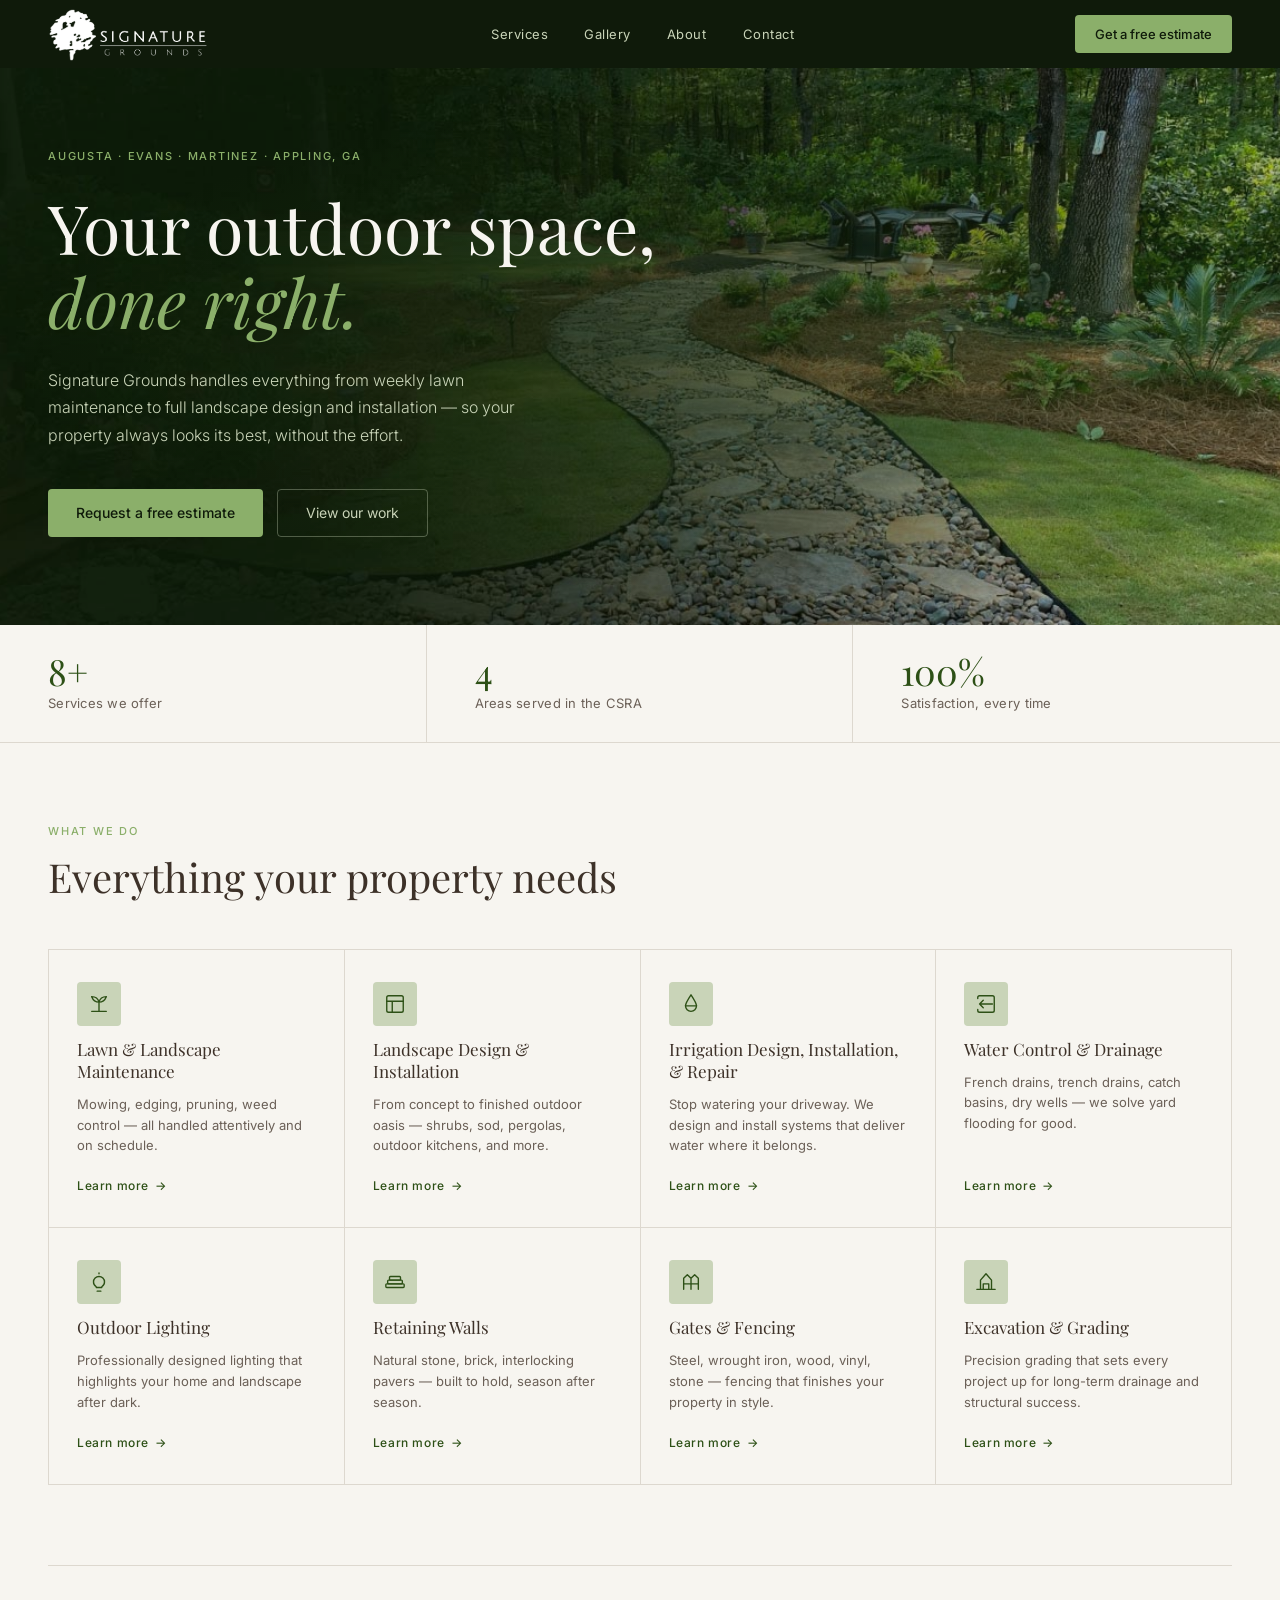
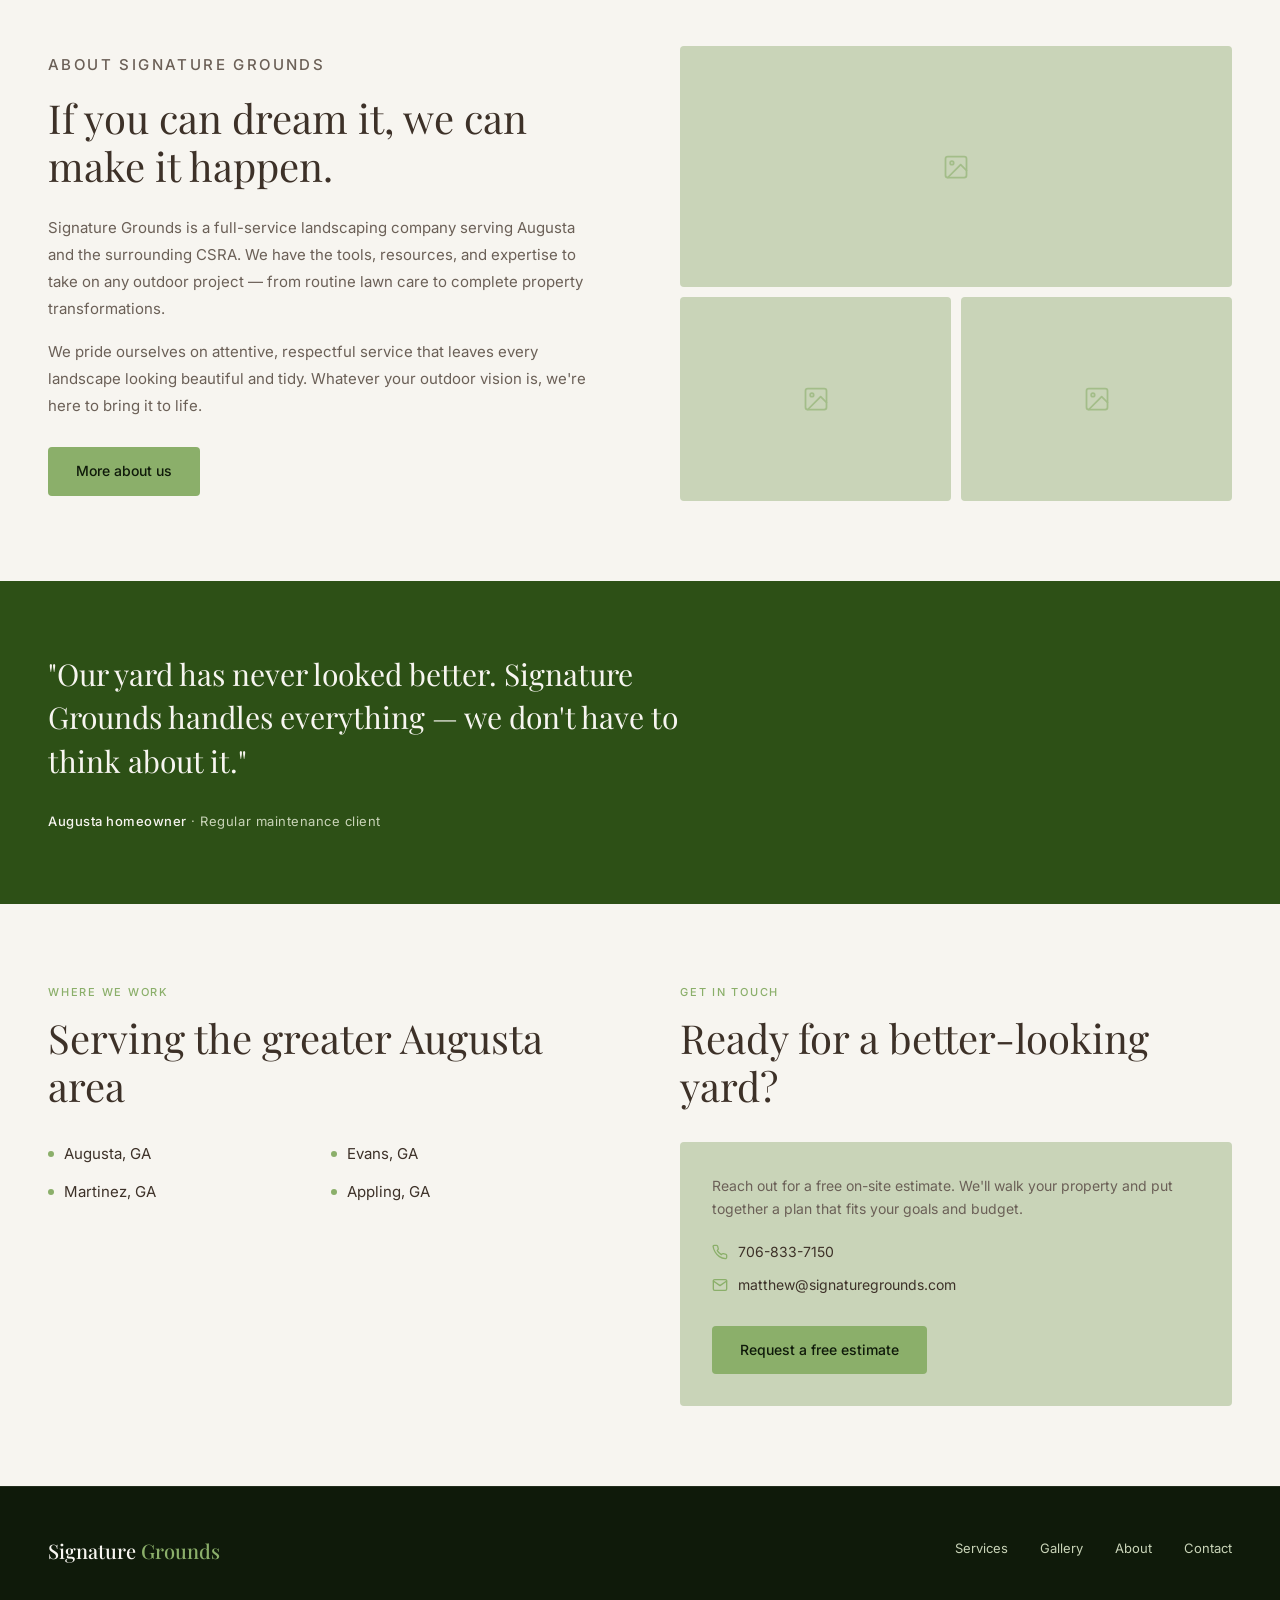
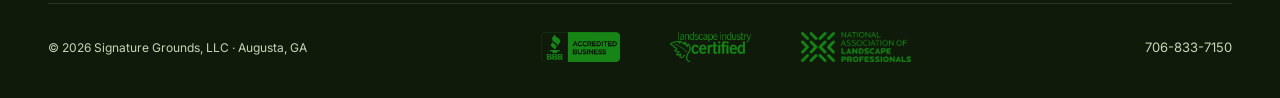
==== index.html @ cd261392 "Updated logo" ====
<!DOCTYPE html>
<html lang="en">
  <head>
    <meta charset="UTF-8" />
    <meta name="viewport" content="width=device-width, initial-scale=1.0" />
    <meta name="description" content="Signature Grounds LLC — professional landscaping, lawn maintenance, irrigation, drainage, outdoor lighting, and design in Augusta, Evans, Martinez, and Appling, GA." />
    <title>Signature Grounds, LLC — Augusta, GA Landscaping</title>
    <link rel="preconnect" href="https://fonts.googleapis.com" />
    <link rel="preconnect" href="https://fonts.gstatic.com" crossorigin />
    <link href="https://fonts.googleapis.com/css2?family=Playfair+Display:wght@400;500;600&family=Inter:wght@300;400;500&display=swap" rel="stylesheet" />
    <link rel="stylesheet" href="styles/main.css" />
  </head>
  <body>

  <!-- NAV -->
  <nav class="nav" aria-label="Main navigation">
    <a href="index.html" class="nav-logo"><img src="images/logo-v4.png" alt="Signature Grounds"></a>
    <ul class="nav-links">
      <li><a href="services.html">Services</a></li>
      <li><a href="gallery.html">Gallery</a></li>
      <li><a href="about.html">About</a></li>
      <li><a href="contact.html">Contact</a></li>
    </ul>
    <a href="contact.html" class="nav-cta">Get a free estimate</a>
    <button class="nav-mobile-toggle" aria-label="Open menu">
      <span></span><span></span><span></span>
    </button>
  </nav>

  <!-- HERO -->
  <section class="hero" aria-label="Introduction">
    <div class="hero-inner">
      <p class="hero-eyebrow">Augusta · Evans · Martinez · Appling, GA</p>
      <h1 class="hero-headline">
        Your outdoor space,<br><em>done right.</em>
      </h1>
      <p class="hero-sub">
        Signature Grounds handles everything from weekly lawn maintenance to full landscape design and installation — so your property always looks its best, without the effort.
      </p>
      <div class="hero-actions">
        <a href="contact.html" class="btn-primary">Request a free estimate</a>
        <a href="gallery.html" class="btn-ghost">View our work</a>
      </div>
    </div>
  </section>

  <!-- STATS -->
  <div class="stats-bar" aria-label="At a glance">
    <div class="stat">
      <div class="stat-number">8+</div>
      <div class="stat-label">Services we offer</div>
    </div>
    <div class="stat">
      <div class="stat-number">4</div>
      <div class="stat-label">Areas served in the CSRA</div>
    </div>
    <div class="stat">
      <div class="stat-number">100%</div>
      <div class="stat-label">Satisfaction, every time</div>
    </div>
  </div>

  <!-- SERVICES -->
  <section class="section" aria-labelledby="services-heading">
    <p class="section-eyebrow">What we do</p>
    <h2 class="section-title" id="services-heading">Everything your property needs</h2>

    <div class="services-grid" role="list">

      <a href="services.html#lawn-maintenance" class="service-card" role="listitem">
        <div class="service-icon" aria-hidden="true">
          <svg viewBox="0 0 24 24"><path d="M12 20V10M12 10C10 10 6 9 4 4c4 0 7 2 8 6zM12 10c2 0 6-1 8-6-4 0-7 2-8 6z"/><path d="M4 20h16"/></svg>
        </div>
        <h3 class="service-name">Lawn &amp; Landscape Maintenance</h3>
        <p class="service-desc">Mowing, edging, pruning, weed control — all handled attentively and on schedule.</p>
        <span class="service-link">Learn more <span class="service-arrow" aria-hidden="true">→</span></span>
      </a>

      <a href="services.html#landscape-design" class="service-card" role="listitem">
        <div class="service-icon" aria-hidden="true">
          <svg viewBox="0 0 24 24"><rect x="3" y="3" width="18" height="18" rx="2"/><path d="M3 9h18M9 21V9"/></svg>
        </div>
        <h3 class="service-name">Landscape Design &amp; Installation</h3>
        <p class="service-desc">From concept to finished outdoor oasis — shrubs, sod, pergolas, outdoor kitchens, and more.</p>
        <span class="service-link">Learn more <span class="service-arrow" aria-hidden="true">→</span></span>
      </a>

      <a href="services.html#irrigation" class="service-card" role="listitem">
        <div class="service-icon" aria-hidden="true">
          <svg viewBox="0 0 24 24"><path d="M12 2C8 8 6 11 6 14a6 6 0 0 0 12 0c0-3-2-6-6-12z"/><path d="M6 14h12"/></svg>
        </div>
        <h3 class="service-name">Irrigation Design, Installation, &amp; Repair</h3>
        <p class="service-desc">Stop watering your driveway. We design and install systems that deliver water where it belongs.</p>
        <span class="service-link">Learn more <span class="service-arrow" aria-hidden="true">→</span></span>
      </a>

      <a href="services.html#drainage" class="service-card" role="listitem">
        <div class="service-icon" aria-hidden="true">
          <svg viewBox="0 0 24 24"><path d="M5 12h14M5 12l4-4M5 12l4 4"/><path d="M3 6V5a2 2 0 0 1 2-2h14a2 2 0 0 1 2 2v14a2 2 0 0 1-2 2H5a2 2 0 0 1-2-2v-1"/></svg>
        </div>
        <h3 class="service-name">Water Control &amp; Drainage</h3>
        <p class="service-desc">French drains, trench drains, catch basins, dry wells — we solve yard flooding for good.</p>
        <span class="service-link">Learn more <span class="service-arrow" aria-hidden="true">→</span></span>
      </a>

      <a href="services.html#lighting" class="service-card" role="listitem">
        <div class="service-icon" aria-hidden="true">
          <svg viewBox="0 0 24 24"><path d="M9 18h6M10 22h4M12 2v1M12 6a6 6 0 0 1 6 6c0 2-1 4-3 5.2V18H9v-.8C7 16 6 14 6 12a6 6 0 0 1 6-6z"/></svg>
        </div>
        <h3 class="service-name">Outdoor Lighting</h3>
        <p class="service-desc">Professionally designed lighting that highlights your home and landscape after dark.</p>
        <span class="service-link">Learn more <span class="service-arrow" aria-hidden="true">→</span></span>
      </a>

      <a href="services.html#retaining-walls" class="service-card" role="listitem">
        <div class="service-icon" aria-hidden="true">
          <svg viewBox="0 0 24 24"><rect x="2" y="14" width="20" height="4" rx="1"/><rect x="4" y="10" width="16" height="4" rx="1"/><rect x="6" y="6" width="12" height="4" rx="1"/></svg>
        </div>
        <h3 class="service-name">Retaining Walls</h3>
        <p class="service-desc">Natural stone, brick, interlocking pavers — built to hold, season after season.</p>
        <span class="service-link">Learn more <span class="service-arrow" aria-hidden="true">→</span></span>
      </a>

      <a href="services.html#fencing" class="service-card" role="listitem">
        <div class="service-icon" aria-hidden="true">
          <svg viewBox="0 0 24 24"><path d="M4 20V8l4-4 4 4v12M12 20V8l4-4 4 4v12M4 14h16"/></svg>
        </div>
        <h3 class="service-name">Gates &amp; Fencing</h3>
        <p class="service-desc">Steel, wrought iron, wood, vinyl, stone — fencing that finishes your property in style.</p>
        <span class="service-link">Learn more <span class="service-arrow" aria-hidden="true">→</span></span>
      </a>

      <a href="services.html#excavation" class="service-card" role="listitem">
        <div class="service-icon" aria-hidden="true">
          <svg viewBox="0 0 24 24"><path d="M2 20h20M6 20V10l6-7 6 7v10"/><path d="M9 20v-6h6v6"/></svg>
        </div>
        <h3 class="service-name">Excavation &amp; Grading</h3>
        <p class="service-desc">Precision grading that sets every project up for long-term drainage and structural success.</p>
        <span class="service-link">Learn more <span class="service-arrow" aria-hidden="true">→</span></span>
      </a>

    </div>
  </section>

  <div class="divider" aria-hidden="true"></div>

  <!-- ABOUT STRIP -->
  <div class="about-strip">
    <div>
      <p class="section-eyebrow">About Signature Grounds</p>
      <h2 class="section-title" style="margin-bottom: 24px;">If you can dream it, we can make it happen.</h2>
      <p>Signature Grounds is a full-service landscaping company serving Augusta and the surrounding CSRA. We have the tools, resources, and expertise to take on any outdoor project — from routine lawn care to complete property transformations.</p>
      <p>We pride ourselves on attentive, respectful service that leaves every landscape looking beautiful and tidy. Whatever your outdoor vision is, we're here to bring it to life.</p>
      <a href="about.html" class="btn-primary" style="margin-top: 28px; display: inline-block;">More about us</a>
    </div>
    <div class="about-photo-grid" aria-label="Project photos">
      <!-- Replace these placeholders with real project images -->
      <div class="photo-placeholder">
        <svg viewBox="0 0 24 24"><rect x="3" y="3" width="18" height="18" rx="2"/><circle cx="8.5" cy="8.5" r="1.5"/><path d="m21 15-5-5L5 21"/></svg>
      </div>
      <div class="photo-placeholder">
        <svg viewBox="0 0 24 24"><rect x="3" y="3" width="18" height="18" rx="2"/><circle cx="8.5" cy="8.5" r="1.5"/><path d="m21 15-5-5L5 21"/></svg>
      </div>
      <div class="photo-placeholder">
        <svg viewBox="0 0 24 24"><rect x="3" y="3" width="18" height="18" rx="2"/><circle cx="8.5" cy="8.5" r="1.5"/><path d="m21 15-5-5L5 21"/></svg>
      </div>
    </div>
  </div>

  <!-- TESTIMONIAL -->
  <section class="testimonial" aria-label="Client testimonial">
    <div class="testimonial-inner">
      <blockquote>
        "Our yard has never looked better. Signature Grounds handles everything — we don't have to think about it."
      </blockquote>
      <p class="testimonial-attr"><strong>Augusta homeowner</strong> · Regular maintenance client</p>
    </div>
  </section>

  <!-- SERVICE AREA -->
  <section class="area-section" aria-labelledby="area-heading">
    <div>
      <p class="section-eyebrow">Where we work</p>
      <h2 class="section-title" id="area-heading" style="margin-bottom: 0;">Serving the greater Augusta area</h2>
      <ul class="area-list" aria-label="Service areas">
        <li><span class="area-dot" aria-hidden="true"></span>Augusta, GA</li>
        <li><span class="area-dot" aria-hidden="true"></span>Evans, GA</li>
        <li><span class="area-dot" aria-hidden="true"></span>Martinez, GA</li>
        <li><span class="area-dot" aria-hidden="true"></span>Appling, GA</li>
      </ul>
    </div>
    <div>
      <p class="section-eyebrow">Get in touch</p>
      <h2 class="section-title" style="margin-bottom: 0;">Ready for a better-looking yard?</h2>
      <div class="area-cta">
        <p>Reach out for a free on-site estimate. We'll walk your property and put together a plan that fits your goals and budget.</p>
        <a href="tel:7068337150" class="contact-detail">
          <svg viewBox="0 0 24 24"><path d="M22 16.92v3a2 2 0 0 1-2.18 2 19.79 19.79 0 0 1-8.63-3.07A19.5 19.5 0 0 1 4.69 12a19.79 19.79 0 0 1-3.07-8.67A2 2 0 0 1 3.62 2h3a2 2 0 0 1 2 1.72c.127.96.361 1.903.7 2.81a2 2 0 0 1-.45 2.11L7.91 9.91a16 16 0 0 0 6.08 6.08l.97-.97a2 2 0 0 1 2.11-.45c.907.339 1.85.573 2.81.7A2 2 0 0 1 22 16.92z"/></svg>
          706-833-7150
        </a>
        <a href="mailto:matthew@signaturegrounds.com" class="contact-detail">
          <svg viewBox="0 0 24 24"><path d="M4 4h16c1.1 0 2 .9 2 2v12c0 1.1-.9 2-2 2H4c-1.1 0-2-.9-2-2V6c0-1.1.9-2 2-2z"/><polyline points="22,6 12,13 2,6"/></svg>
          matthew@signaturegrounds.com
        </a>
        <a href="contact.html" class="btn-primary" style="margin-top: 20px; display: inline-block;">Request a free estimate</a>
      </div>
    </div>
  </section>

  <!-- FOOTER -->
  <footer>
    <div class="footer-top">
      <a href="index.html" class="footer-logo">Signature <span>Grounds</span></a>
      <ul class="footer-links">
        <li><a href="services.html">Services</a></li>
        <li><a href="gallery.html">Gallery</a></li>
        <li><a href="about.html">About</a></li>
        <li><a href="contact.html">Contact</a></li>
      </ul>
    </div>
    <div class="footer-bottom">
      <p class="footer-copy">© <span id="copyright-year">2026</span> Signature Grounds, LLC · Augusta, GA</p>
      <div class="footer-badges">
        <a href="http://www.bbb.org" target="_blank"><img src="images/accreditations/bbb-logo.png" alt="BBB Accredited Business"></a>
        <a href="https://www.landscapeprofessionals.org" target="_blank"><img src="images/accreditations/landscape-industry-certified-logo.png" alt="Landscape Industry Certified"></a>
        <a href="https://clca.org/certification-center/landscape-industry-certification" target="_blank"><img src="images/accreditations/national-landscape-logo.png" alt="National Association of Landscape Professionals"></a>
      </div>
      <a href="tel:7068337150" class="footer-phone">706-833-7150</a>
    </div>
  </footer>
  <script src="js/main.js"></script>
</body>
</html>
---- styles/main.css ----
/* ── RESET ── */
*, *::before, *::after { box-sizing: border-box; margin: 0; padding: 0; }

/* ── VARIABLES ── */
:root {
  --forest:     #0F1A0A;
  --green:      #2D5016;
  --sage:       #8BAF6A;
  --pale:       #C9D4B8;
  --warm-white: #F7F5F0;
  --bark:       #3D3128;
  --muted:      #6B6057;
  --border:     #DDD8CF;
  --surface:    #EFF2E8;
  --error:      #9B2C2C;
  --error-bg:   #FFF5F5;
}

/* ── BASE ── */
html {
  scroll-behavior: smooth;
}

body {
  font-family: 'Inter', sans-serif;
  background: var(--warm-white);
  color: var(--bark);
  font-size: 16px;
  line-height: 1.6;
  -webkit-font-smoothing: antialiased;
}

/* ── NAV ── */
.nav {
  background: var(--forest);
  display: flex;
  justify-content: space-between;
  align-items: center;
  padding: 0 48px;
  height: 68px;
  position: sticky;
  top: 0;
  z-index: 100;
}

.nav-logo {
  margin-top: 10px;
}

.nav-logo img {
  height: 60px;
}

.nav-logo span { color: var(--sage); }

.nav-links {
  display: flex;
  gap: 36px;
  list-style: none;
}

/* Hide nav links on mobile */
@media (max-width: 960px) {
  .nav-links {
    display: none;
  }
}

.nav-links a {
  font-size: 13px;
  font-weight: 400;
  color: var(--pale);
  text-decoration: none;
  letter-spacing: 0.04em;
  transition: color 0.2s;
}
.nav-links a:hover,
.nav-links a[aria-current="page"] { color: var(--warm-white); }

.nav-cta {
  font-family: 'Inter', sans-serif;
  font-size: 13px;
  font-weight: 500;
  color: var(--forest);
  background: var(--sage);
  border: none;
  border-radius: 4px;
  padding: 9px 20px;
  cursor: pointer;
  text-decoration: none;
  transition: background 0.2s;
}
.nav-cta:hover { background: var(--pale); }

.nav-mobile-toggle {
  display: none;
  background: none;
  border: none;
  cursor: pointer;
  padding: 4px;
}
.nav-mobile-toggle span {
  display: block;
  width: 22px;
  height: 1.5px;
  background: var(--warm-white);
  margin: 5px 0;
  transition: all 0.2s;
}

/* ── BUTTONS ── */
.btn-primary {
  display: inline-block;
  font-family: 'Inter', sans-serif;
  font-size: 14px;
  font-weight: 500;
  color: var(--forest);
  background: var(--sage);
  border: none;
  border-radius: 4px;
  padding: 13px 28px;
  cursor: pointer;
  text-decoration: none;
  transition: background 0.2s;
  flex-shrink: 0;
}
.btn-primary:hover { background: var(--pale); }

.btn-ghost {
  display: inline-block;
  font-family: 'Inter', sans-serif;
  font-size: 14px;
  font-weight: 400;
  color: var(--pale);
  background: transparent;
  border: 1px solid rgba(201,212,184,0.35);
  border-radius: 4px;
  padding: 12px 28px;
  cursor: pointer;
  text-decoration: none;
  transition: border-color 0.2s, color 0.2s;
}
.btn-ghost:hover { border-color: var(--pale); color: var(--warm-white); }

/* ── PAGE HEADER ── */
.page-header {
  background: var(--forest);
  padding: 56px 48px 60px;
}
.page-header-eyebrow {
  font-size: 11px;
  font-weight: 500;
  letter-spacing: 0.16em;
  color: var(--sage);
  text-transform: uppercase;
  margin-bottom: 16px;
}
.page-header h1 {
  font-family: 'Playfair Display', serif;
  font-size: clamp(32px, 5vw, 52px);
  font-weight: 400;
  color: var(--warm-white);
  line-height: 1.15;
  max-width: 560px;
  margin-bottom: 16px;
}
.page-header p {
  font-size: 15px;
  font-weight: 300;
  color: var(--pale);
  max-width: 480px;
}

/* ── CTA STRIP ── */
.cta-strip {
  background: var(--forest);
  padding: 72px 48px;
  display: flex;
  justify-content: space-between;
  align-items: center;
  gap: 40px;
  flex-wrap: wrap;
}
.cta-strip h2,
.cta-strip-text h2 {
  font-family: 'Playfair Display', serif;
  font-size: clamp(24px, 3vw, 36px);
  font-weight: 400;
  color: var(--warm-white);
  margin-bottom: 8px;
}
.cta-strip p,
.cta-strip-text p { font-size: 14px; color: var(--pale); }

/* ── FOOTER ── */
footer {
  background: var(--forest);
  padding: 48px 48px 36px;
  border-top: 1px solid rgba(201,212,184,0.1);
}
.footer-top {
  display: flex;
  justify-content: space-between;
  align-items: flex-start;
  padding-bottom: 36px;
  border-bottom: 1px solid rgba(201,212,184,0.15);
  margin-bottom: 28px;
}
.footer-logo {
  font-family: 'Playfair Display', serif;
  font-size: 20px;
  font-weight: 500;
  color: var(--warm-white);
  text-decoration: none;
}
.footer-logo span { color: var(--sage); }
.footer-links { display: flex; gap: 32px; list-style: none; }
.footer-links a { font-size: 13px; color: var(--pale); text-decoration: none; transition: color 0.2s; }
.footer-links a:hover { color: var(--warm-white); }
.footer-bottom { display: flex; justify-content: space-between; align-items: center; }
.footer-copy { font-size: 12px; color: var(--pale); }
.footer-phone { font-size: 13px; color: var(--pale); text-decoration: none; }
.footer-phone:hover { color: var(--warm-white); }
.footer-badges { display: flex; align-items: center; gap: 50px; }
.footer-badges a { display: inline-flex; transition: filter 0.2s; }
.footer-badges a:hover { filter: brightness(1.25); }
.footer-badges img { height: 30px; width: auto; }


/* ════════════════════════════════════════
   INDEX PAGE
   ════════════════════════════════════════ */

/* ── HERO ── */
.hero {
  background: var(--forest);
  padding: 80px 48px 88px;
  position: relative;
  overflow: hidden;
}
.hero::before {
  content: '';
  position: absolute;
  inset: 0;
  background: url('../images/hero-bg.jpg') center / cover no-repeat;
  opacity: 0.75;
}
.hero::after {
  content: '';
  position: absolute;
  inset: 0;
  background: radial-gradient(ellipse at 80% 50%, rgba(45,80,22,0.35) 0%, transparent 70%);
  pointer-events: none;
}
.hero-inner {
  max-width: 700px;
  position: relative;
  z-index: 1;
}
.hero-eyebrow {
  font-size: 11px;
  font-weight: 500;
  letter-spacing: 0.16em;
  color: var(--sage);
  text-transform: uppercase;
  margin-bottom: 24px;
}
.hero-headline {
  font-family: 'Playfair Display', serif;
  font-size: clamp(40px, 6vw, 68px);
  font-weight: 400;
  line-height: 1.1;
  color: var(--warm-white);
  margin-bottom: 28px;
}
.hero-headline em {
  font-style: italic;
  color: var(--sage);
}
.hero-sub {
  font-size: 16px;
  font-weight: 300;
  color: var(--pale);
  max-width: 480px;
  line-height: 1.7;
  margin-bottom: 40px;
}
.hero-actions {
  display: flex;
  gap: 14px;
  flex-wrap: wrap;
  align-items: center;
}

/* ── STATS BAR ── */
.stats-bar {
  display: grid;
  grid-template-columns: repeat(3, 1fr);
  border-bottom: 1px solid var(--border);
}
.stat {
  padding: 28px 48px;
  border-right: 1px solid var(--border);
}
.stat:last-child { border-right: none; }
.stat-number {
  font-family: 'Playfair Display', serif;
  font-size: 36px;
  font-weight: 400;
  color: var(--green);
  line-height: 1;
  margin-bottom: 4px;
}
.stat-label {
  font-size: 13px;
  color: var(--muted);
  letter-spacing: 0.02em;
}

/* ── SECTION ── */
.section { padding: 80px 48px; }
.section-eyebrow {
  font-size: 11px;
  font-weight: 500;
  letter-spacing: 0.16em;
  color: var(--sage);
  text-transform: uppercase;
  margin-bottom: 12px;
}
.section-title {
  font-family: 'Playfair Display', serif;
  font-size: clamp(28px, 4vw, 40px);
  font-weight: 400;
  color: var(--bark);
  line-height: 1.2;
  margin-bottom: 48px;
}

/* ── SERVICES GRID (home page cards) ── */
.services-grid {
  display: grid;
  grid-template-columns: repeat(4, 1fr);
  gap: 1px;
  background: var(--border);
  border: 1px solid var(--border);
}
.service-card {
  background: var(--warm-white);
  padding: 32px 28px;
  text-decoration: none;
  display: flex;
  flex-direction: column;
  gap: 12px;
  transition: background 0.2s;
  position: relative;
  overflow: hidden;
}
.service-card:hover { background: #EFF2E8; }
.service-card:hover .service-arrow { transform: translateX(4px); }
.service-icon {
  width: 44px;
  height: 44px;
  background: var(--pale);
  border-radius: 4px;
  display: flex;
  align-items: center;
  justify-content: center;
  flex-shrink: 0;
}
.service-icon svg {
  width: 22px;
  height: 22px;
  stroke: var(--green);
  fill: none;
  stroke-width: 1.5;
  stroke-linecap: round;
  stroke-linejoin: round;
}
.service-name {
  font-family: 'Playfair Display', serif;
  font-size: 17px;
  font-weight: 400;
  color: var(--bark);
  line-height: 1.3;
}
.service-desc {
  font-size: 13px;
  color: var(--muted);
  line-height: 1.6;
  flex: 1;
}
.service-link {
  font-size: 12px;
  font-weight: 500;
  color: var(--green);
  letter-spacing: 0.05em;
  display: flex;
  align-items: center;
  gap: 6px;
  margin-top: 8px;
}
.service-arrow {
  display: inline-block;
  transition: transform 0.2s;
}

/* ── DIVIDER ── */
.divider {
  height: 1px;
  background: var(--border);
  margin: 0 48px;
}

/* ── ABOUT STRIP ── */
.about-strip {
  padding: 80px 48px;
  display: grid;
  grid-template-columns: 1fr 1fr;
  gap: 80px;
  align-items: center;
}
.about-strip p {
  font-size: 15px;
  color: var(--muted);
  line-height: 1.8;
  margin-bottom: 16px;
}
.about-strip p:last-of-type { margin-bottom: 0; }
.about-photo-grid {
  display: grid;
  grid-template-columns: 1fr 1fr;
  gap: 10px;
}
.about-photo-grid .photo-placeholder {
  background: var(--pale);
  border-radius: 4px;
  aspect-ratio: 4/3;
  display: flex;
  align-items: center;
  justify-content: center;
}
.about-photo-grid .photo-placeholder:first-child {
  grid-column: span 2;
  aspect-ratio: 16/7;
}
.about-photo-grid .photo-placeholder svg {
  width: 28px; height: 28px;
  stroke: var(--sage); fill: none;
  stroke-width: 1.5; opacity: 0.6;
  stroke-linecap: round; stroke-linejoin: round;
}

/* ── TESTIMONIAL (homepage) ── */
.testimonial {
  background: var(--green);
  padding: 72px 48px;
}
.testimonial-inner { max-width: 680px; }
.testimonial blockquote {
  font-family: 'Playfair Display', serif;
  font-size: clamp(22px, 3vw, 30px);
  font-weight: 400;
  color: var(--warm-white);
  line-height: 1.45;
  margin-bottom: 28px;
}
.testimonial .testimonial-attr {
  font-size: 13px;
  color: var(--pale);
  letter-spacing: 0.04em;
}
.testimonial .testimonial-attr strong {
  color: var(--warm-white);
  font-weight: 500;
}

/* ── AREA SECTION ── */
.area-section {
  padding: 80px 48px;
  display: grid;
  grid-template-columns: 1fr 1fr;
  gap: 80px;
  align-items: start;
}
.area-list {
  list-style: none;
  display: grid;
  grid-template-columns: 1fr 1fr;
  gap: 14px;
  margin-top: 32px;
}
.area-list li {
  font-size: 15px;
  color: var(--bark);
  display: flex;
  align-items: center;
  gap: 10px;
}
.area-dot {
  width: 6px;
  height: 6px;
  background: var(--sage);
  border-radius: 50%;
  flex-shrink: 0;
}
.area-cta {
  background: var(--pale);
  border-radius: 4px;
  padding: 32px;
  margin-top: 32px;
}
.area-cta p {
  font-size: 14px;
  color: var(--muted);
  margin-bottom: 20px;
  line-height: 1.7;
}
.contact-detail {
  display: flex;
  align-items: center;
  gap: 10px;
  font-size: 14px;
  color: var(--bark);
  margin-bottom: 10px;
  text-decoration: none;
}
.contact-detail:hover { color: var(--green); }
.contact-detail svg {
  width: 16px; height: 16px;
  stroke: var(--sage); fill: none;
  stroke-width: 2; stroke-linecap: round; stroke-linejoin: round;
  flex-shrink: 0;
}


/* ════════════════════════════════════════
   ABOUT PAGE
   ════════════════════════════════════════ */

/* ── INTRO SPLIT ── */
.intro-split {
  display: grid;
  grid-template-columns: 1fr 1fr;
  gap: 80px;
  padding: 80px 48px;
  align-items: center;
  border-bottom: 1px solid var(--border);
}
.intro-photo {
  background: var(--pale);
  border-radius: 4px;
  aspect-ratio: 4/3;
  display: flex;
  align-items: center;
  justify-content: center;
}
.intro-photo svg {
  width: 36px; height: 36px;
  stroke: var(--sage); fill: none;
  stroke-width: 1.5; opacity: 0.5;
  stroke-linecap: round; stroke-linejoin: round;
}
.intro-text .eyebrow {
  font-size: 11px;
  font-weight: 500;
  letter-spacing: 0.16em;
  color: var(--sage);
  text-transform: uppercase;
  margin-bottom: 16px;
}
.intro-text h2 {
  font-family: 'Playfair Display', serif;
  font-size: clamp(26px, 3.5vw, 36px);
  font-weight: 400;
  color: var(--bark);
  line-height: 1.25;
  margin-bottom: 24px;
}
.intro-text p {
  font-size: 15px;
  color: var(--muted);
  line-height: 1.8;
  margin-bottom: 16px;
}
.intro-text p:last-of-type { margin-bottom: 0; }

/* ── VALUES ── */
.values-section {
  padding: 80px 48px;
  background: var(--surface);
  border-bottom: 1px solid var(--border);
}
.values-eyebrow {
  font-size: 11px;
  font-weight: 500;
  letter-spacing: 0.16em;
  color: var(--sage);
  text-transform: uppercase;
  margin-bottom: 16px;
}
.values-title {
  font-family: 'Playfair Display', serif;
  font-size: clamp(26px, 3.5vw, 36px);
  font-weight: 400;
  color: var(--bark);
  line-height: 1.25;
  margin-bottom: 52px;
  max-width: 480px;
}
.values-grid {
  display: grid;
  grid-template-columns: repeat(3, 1fr);
  gap: 32px;
}
.value-card {
  background: var(--warm-white);
  border: 1px solid var(--border);
  border-radius: 4px;
  padding: 28px;
}
.value-icon {
  width: 40px;
  height: 40px;
  background: var(--pale);
  border-radius: 4px;
  display: flex;
  align-items: center;
  justify-content: center;
  margin-bottom: 16px;
}
.value-icon svg {
  width: 20px; height: 20px;
  stroke: var(--green); fill: none;
  stroke-width: 1.5;
  stroke-linecap: round; stroke-linejoin: round;
}
.value-title {
  font-family: 'Playfair Display', serif;
  font-size: 18px;
  font-weight: 400;
  color: var(--bark);
  margin-bottom: 10px;
}
.value-desc {
  font-size: 14px;
  color: var(--muted);
  line-height: 1.7;
}

/* ── PULL QUOTE ── */
.pull-quote {
  background: var(--green);
  padding: 72px 48px;
}
.pull-quote blockquote {
  font-family: 'Playfair Display', serif;
  font-size: clamp(22px, 3vw, 34px);
  font-weight: 400;
  font-style: italic;
  color: var(--warm-white);
  line-height: 1.45;
  max-width: 680px;
}

/* ── AREA SECTION (about) ── */
.area-eyebrow {
  font-size: 11px;
  font-weight: 500;
  letter-spacing: 0.16em;
  color: var(--sage);
  text-transform: uppercase;
  margin-bottom: 16px;
}
.area-title {
  font-family: 'Playfair Display', serif;
  font-size: clamp(26px, 3.5vw, 36px);
  font-weight: 400;
  color: var(--bark);
  line-height: 1.25;
  margin-bottom: 24px;
}
.area-body {
  font-size: 15px;
  color: var(--muted);
  line-height: 1.8;
  margin-bottom: 36px;
}
.map-placeholder {
  background: var(--pale);
  border-radius: 4px;
  aspect-ratio: 4/3;
  display: flex;
  flex-direction: column;
  align-items: center;
  justify-content: center;
  gap: 12px;
}
.map-placeholder svg {
  width: 36px; height: 36px;
  stroke: var(--green); fill: none;
  stroke-width: 1.5; opacity: 0.6;
  stroke-linecap: round; stroke-linejoin: round;
}
.map-placeholder p {
  font-size: 13px;
  color: var(--muted);
}

/* ── TESTIMONIALS GRID (about) ── */
.testimonials-section {
  padding: 80px 48px;
  background: var(--surface);
}
.testimonials-eyebrow {
  font-size: 11px;
  font-weight: 500;
  letter-spacing: 0.16em;
  color: var(--sage);
  text-transform: uppercase;
  margin-bottom: 16px;
}
.testimonials-title {
  font-family: 'Playfair Display', serif;
  font-size: clamp(26px, 3.5vw, 36px);
  font-weight: 400;
  color: var(--bark);
  line-height: 1.25;
  margin-bottom: 48px;
}
.testimonials-grid {
  display: grid;
  grid-template-columns: repeat(3, 1fr);
  gap: 24px;
}
.testimonial-card {
  background: var(--warm-white);
  border: 1px solid var(--border);
  border-radius: 4px;
  padding: 28px;
  display: flex;
  flex-direction: column;
  gap: 20px;
}
.testimonial-stars { display: flex; gap: 3px; }
.star {
  width: 14px; height: 14px;
  background: var(--sage);
  clip-path: polygon(50% 0%, 61% 35%, 98% 35%, 68% 57%, 79% 91%, 50% 70%, 21% 91%, 32% 57%, 2% 35%, 39% 35%);
}
.testimonial-quote {
  font-size: 14px;
  color: var(--bark);
  line-height: 1.75;
  flex: 1;
}
.testimonial-card .testimonial-attr {
  border-top: 1px solid var(--border);
  padding-top: 16px;
  font-size: 13px;
  color: var(--muted);
}
.testimonial-card .testimonial-attr strong {
  display: block;
  color: var(--bark);
  font-weight: 500;
  margin-bottom: 2px;
}


/* ════════════════════════════════════════
   CONTACT PAGE
   ════════════════════════════════════════ */

.contact-layout {
  display: grid;
  grid-template-columns: 1fr 420px;
  gap: 0;
  min-height: 600px;
}
.form-side {
  padding: 64px 56px 80px 48px;
  border-right: 1px solid var(--border);
}
.form-eyebrow {
  font-size: 11px;
  font-weight: 500;
  letter-spacing: 0.16em;
  color: var(--sage);
  text-transform: uppercase;
  margin-bottom: 16px;
}
.form-title {
  font-family: 'Playfair Display', serif;
  font-size: clamp(24px, 3vw, 32px);
  font-weight: 400;
  color: var(--bark);
  line-height: 1.25;
  margin-bottom: 40px;
}
.form-row {
  display: grid;
  grid-template-columns: 1fr 1fr;
  gap: 20px;
}
.field {
  display: flex;
  flex-direction: column;
  gap: 7px;
  margin-bottom: 24px;
}
.field.full { grid-column: span 2; }
label {
  font-size: 13px;
  font-weight: 500;
  color: var(--bark);
  letter-spacing: 0.02em;
}
label .required {
  color: var(--sage);
  margin-left: 2px;
}
input[type="text"],
input[type="email"],
input[type="tel"],
select,
textarea {
  font-family: 'Inter', sans-serif;
  font-size: 14px;
  color: var(--bark);
  background: var(--warm-white);
  border: 1px solid var(--border);
  border-radius: 4px;
  padding: 11px 14px;
  transition: border-color 0.2s, box-shadow 0.2s;
  appearance: none;
  -webkit-appearance: none;
  width: 100%;
}
input[type="text"]:focus,
input[type="email"]:focus,
input[type="tel"]:focus,
select:focus,
textarea:focus {
  outline: none;
  border-color: var(--sage);
  box-shadow: 0 0 0 3px rgba(139,175,106,0.18);
}
input::placeholder, textarea::placeholder { color: var(--muted); opacity: 0.7; }
select {
  background-image: url("data:image/svg+xml,%3Csvg xmlns='http://www.w3.org/2000/svg' width='12' height='12' viewBox='0 0 24 24' fill='none' stroke='%236B6057' stroke-width='2' stroke-linecap='round' stroke-linejoin='round'%3E%3Cpolyline points='6 9 12 15 18 9'%3E%3C/polyline%3E%3C/svg%3E");
  background-repeat: no-repeat;
  background-position: right 14px center;
  padding-right: 36px;
  cursor: pointer;
}
textarea { resize: vertical; min-height: 120px; line-height: 1.6; }
.field-hint {
  font-size: 12px;
  color: var(--muted);
  margin-top: -4px;
}
.field-error {
  font-size: 12px;
  color: var(--error);
  display: none;
}
.field.invalid input,
.field.invalid select,
.field.invalid textarea { border-color: var(--error); }
.field.invalid .field-error { display: block; }
.checkbox-group {
  display: grid;
  grid-template-columns: 1fr 1fr;
  gap: 10px;
  margin-bottom: 24px;
}
.checkbox-label {
  display: flex;
  align-items: center;
  gap: 10px;
  font-size: 14px;
  color: var(--bark);
  cursor: pointer;
  user-select: none;
}
.checkbox-label input[type="checkbox"] {
  width: 16px;
  height: 16px;
  border: 1px solid var(--border);
  border-radius: 2px;
  background: var(--warm-white);
  appearance: none;
  -webkit-appearance: none;
  cursor: pointer;
  flex-shrink: 0;
  transition: background 0.15s, border-color 0.15s;
  position: relative;
}
.checkbox-label input[type="checkbox"]:checked {
  background: var(--green);
  border-color: var(--green);
}
.checkbox-label input[type="checkbox"]:checked::after {
  content: '';
  position: absolute;
  left: 4px;
  top: 1px;
  width: 5px;
  height: 9px;
  border: 2px solid #fff;
  border-top: none;
  border-left: none;
  transform: rotate(45deg);
}
.checkbox-label input[type="checkbox"]:focus {
  outline: none;
  box-shadow: 0 0 0 3px rgba(139,175,106,0.18);
}
.submit-row {
  display: flex;
  align-items: center;
  gap: 20px;
  margin-top: 8px;
  flex-wrap: wrap;
}
.btn-submit {
  font-family: 'Inter', sans-serif;
  font-size: 14px;
  font-weight: 500;
  color: var(--forest);
  background: var(--sage);
  border: none;
  border-radius: 4px;
  padding: 13px 32px;
  cursor: pointer;
  transition: background 0.2s;
}
.btn-submit:hover { background: var(--pale); }
.btn-submit:disabled { opacity: 0.6; cursor: not-allowed; }
.form-note {
  font-size: 12px;
  color: var(--muted);
  line-height: 1.5;
}
.form-success {
  display: none;
  padding: 28px;
  background: var(--surface);
  border: 1px solid var(--pale);
  border-radius: 4px;
  margin-top: 32px;
}
.form-success.visible { display: block; }
.form-success h3 {
  font-family: 'Playfair Display', serif;
  font-size: 20px;
  font-weight: 400;
  color: var(--green);
  margin-bottom: 8px;
}
.form-success p { font-size: 14px; color: var(--muted); }
.info-side {
  padding: 64px 48px 80px 52px;
  background: var(--surface);
}
.info-block { margin-bottom: 48px; }
.info-block:last-child { margin-bottom: 0; }
.info-label {
  font-size: 11px;
  font-weight: 500;
  letter-spacing: 0.16em;
  color: var(--sage);
  text-transform: uppercase;
  margin-bottom: 16px;
}
.contact-item {
  display: flex;
  align-items: flex-start;
  gap: 12px;
  margin-bottom: 16px;
  text-decoration: none;
}
.contact-item:last-child { margin-bottom: 0; }
.contact-icon {
  width: 36px;
  height: 36px;
  background: var(--pale);
  border-radius: 4px;
  display: flex;
  align-items: center;
  justify-content: center;
  flex-shrink: 0;
  margin-top: 1px;
}
.contact-icon svg {
  width: 16px; height: 16px;
  stroke: var(--green); fill: none;
  stroke-width: 2;
  stroke-linecap: round; stroke-linejoin: round;
}
.contact-item-text strong {
  display: block;
  font-size: 14px;
  font-weight: 500;
  color: var(--bark);
  margin-bottom: 2px;
}
.contact-item-text span { font-size: 13px; color: var(--muted); }
a.contact-item .contact-item-text strong { color: var(--green); }
a.contact-item:hover .contact-item-text strong { color: var(--bark); }
.hours-table { width: 100%; border-collapse: collapse; }
.hours-table tr { border-bottom: 1px solid var(--border); }
.hours-table tr:last-child { border-bottom: none; }
.hours-table td { font-size: 13px; padding: 9px 0; color: var(--bark); }
.hours-table td:last-child { text-align: right; color: var(--muted); }
.area-tags { display: flex; flex-wrap: wrap; gap: 8px; }
.area-tag {
  font-size: 12px;
  color: var(--green);
  background: var(--pale);
  border-radius: 20px;
  padding: 5px 14px;
}


/* ════════════════════════════════════════
   GALLERY PAGE
   ════════════════════════════════════════ */

.filter-bar {
  background: var(--green);
  padding: 0 48px;
  display: flex;
  gap: 0;
  overflow-x: auto;
  -webkit-overflow-scrolling: touch;
}
.filter-btn {
  font-family: 'Inter', sans-serif;
  font-size: 13px;
  color: var(--pale);
  background: none;
  border: none;
  border-bottom: 2px solid transparent;
  padding: 15px 20px;
  cursor: pointer;
  white-space: nowrap;
  transition: color 0.2s, border-color 0.2s;
}
.filter-btn:hover { color: var(--warm-white); }
.filter-btn.active {
  color: var(--warm-white);
  border-bottom-color: var(--sage);
}
.gallery-section { padding: 64px 48px 80px; }
.gallery-group { margin-bottom: 72px; }
.gallery-group:last-child { margin-bottom: 0; }
.gallery-group-label {
  font-size: 11px;
  font-weight: 500;
  letter-spacing: 0.16em;
  color: var(--sage);
  text-transform: uppercase;
  margin-bottom: 24px;
  padding-bottom: 12px;
  border-bottom: 1px solid var(--border);
}
.photo-grid {
  columns: 3;
  column-gap: 12px;
}
.photo-item {
  break-inside: avoid;
  margin-bottom: 12px;
  position: relative;
  overflow: hidden;
  border-radius: 4px;
  cursor: pointer;
}
.photo-item:hover .photo-overlay { opacity: 1; }
.photo-grid .photo-placeholder {
  background: var(--pale);
  width: 100%;
  display: flex;
  align-items: center;
  justify-content: center;
}
.photo-grid .photo-placeholder svg {
  width: 28px; height: 28px;
  stroke: var(--sage); fill: none;
  stroke-width: 1.5; opacity: 0.5;
  stroke-linecap: round; stroke-linejoin: round;
}
.photo-item:nth-child(3n+1) .photo-placeholder { aspect-ratio: 4/3; }
.photo-item:nth-child(3n+2) .photo-placeholder { aspect-ratio: 3/4; }
.photo-item:nth-child(3n)   .photo-placeholder { aspect-ratio: 1/1; }
.photo-overlay {
  position: absolute;
  inset: 0;
  background: rgba(15, 26, 10, 0.55);
  display: flex;
  align-items: flex-end;
  padding: 16px;
  opacity: 0;
  transition: opacity 0.25s;
}
.photo-caption {
  font-size: 12px;
  color: var(--pale);
  line-height: 1.4;
}
.lightbox {
  display: none;
  position: fixed;
  inset: 0;
  background: rgba(10, 15, 8, 0.92);
  z-index: 200;
  align-items: center;
  justify-content: center;
  padding: 24px;
}
.lightbox.open { display: flex; }
.lightbox-inner {
  max-width: 860px;
  width: 100%;
  position: relative;
}
.lightbox-img {
  width: 100%;
  border-radius: 4px;
  display: block;
  background: var(--pale);
  aspect-ratio: 16/9;
}
.lightbox-close {
  position: absolute;
  top: -40px;
  right: 0;
  background: none;
  border: none;
  color: var(--pale);
  font-size: 28px;
  cursor: pointer;
  line-height: 1;
  padding: 4px 8px;
}
.lightbox-close:hover { color: var(--warm-white); }


/* ════════════════════════════════════════
   SERVICES PAGE
   ════════════════════════════════════════ */

.service-nav {
  background: var(--green);
  padding: 0 48px;
  overflow-x: auto;
  -webkit-overflow-scrolling: touch;
  white-space: nowrap;
}
.service-nav-list { display: flex; list-style: none; gap: 0; }
.service-nav-list a {
  display: block;
  font-size: 13px;
  font-weight: 400;
  color: var(--pale);
  text-decoration: none;
  padding: 16px 20px;
  border-bottom: 2px solid transparent;
  transition: color 0.2s, border-color 0.2s;
  white-space: nowrap;
}
.service-nav-list a:hover {
  color: var(--warm-white);
  border-bottom-color: var(--sage);
}
.service-section {
  padding: 80px 48px;
  border-bottom: 1px solid var(--border);
  display: grid;
  grid-template-columns: 340px 1fr;
  gap: 72px;
  align-items: start;
}
.service-section:last-of-type { border-bottom: none; }
.service-section:nth-child(even) { background: var(--surface); }
.service-meta { position: sticky; top: 88px; }
.service-number {
  font-family: 'Playfair Display', serif;
  font-size: 72px;
  font-weight: 400;
  color: var(--pale);
  line-height: 1;
  margin-bottom: 8px;
}
.service-section-eyebrow {
  font-size: 11px;
  font-weight: 500;
  letter-spacing: 0.16em;
  color: var(--sage);
  text-transform: uppercase;
  margin-bottom: 12px;
}
.service-section h2 {
  font-family: 'Playfair Display', serif;
  font-size: clamp(24px, 3vw, 32px);
  font-weight: 400;
  color: var(--bark);
  line-height: 1.25;
  margin-bottom: 16px;
}
.service-section-lead {
  font-size: 15px;
  color: var(--muted);
  line-height: 1.75;
}
.service-body { display: flex; flex-direction: column; gap: 32px; }
.service-body p { font-size: 15px; color: var(--muted); line-height: 1.8; }
.service-body strong { color: var(--bark); font-weight: 500; }
.service-list {
  list-style: none;
  display: flex;
  flex-direction: column;
  gap: 10px;
}
.service-list li {
  font-size: 14px;
  color: var(--bark);
  display: flex;
  align-items: flex-start;
  gap: 12px;
  padding: 12px 16px;
  background: var(--warm-white);
  border-radius: 4px;
  border: 1px solid var(--border);
}
.list-dot {
  width: 6px;
  height: 6px;
  background: var(--sage);
  border-radius: 50%;
  flex-shrink: 0;
  margin-top: 5px;
}
.service-callout {
  background: var(--green);
  border-radius: 4px;
  padding: 24px 28px;
  font-family: 'Playfair Display', serif;
  font-size: 18px;
  font-weight: 400;
  color: var(--warm-white);
  line-height: 1.45;
  font-style: italic;
}
.service-body p.service-callout {
  color: var(--warm-white);
}
.service-photos {
  display: grid;
  grid-template-columns: 1fr 1fr;
  gap: 10px;
}
.service-photo {
  background: var(--pale);
  border-radius: 4px;
  aspect-ratio: 4/3;
  display: flex;
  align-items: center;
  justify-content: center;
}
.service-photo:first-child {
  grid-column: span 2;
  aspect-ratio: 16/7;
}
.service-photo svg {
  width: 28px; height: 28px;
  stroke: var(--sage); fill: none;
  stroke-width: 1.5; opacity: 0.5;
  stroke-linecap: round; stroke-linejoin: round;
}


/* ════════════════════════════════════════
   RESPONSIVE
   ════════════════════════════════════════ */

@media (max-width: 960px) {
  .contact-layout { grid-template-columns: 1fr; }
  .form-side { padding: 48px 24px 56px; border-right: none; border-bottom: 1px solid var(--border); }
  .info-side { padding: 48px 24px 56px; }
  .form-row { grid-template-columns: 1fr; }
  .field.full { grid-column: span 1; }
}

@media (max-width: 900px) {
  /* Nav */
  .nav { padding: 0 24px; }
  .nav-links, .nav-cta { display: none; }
  .nav-mobile-toggle { display: block; }

  /* Footer */
  footer { padding: 40px 24px 28px; }
  .footer-top { flex-direction: column; gap: 24px; }
  .footer-bottom { flex-direction: column; gap: 8px; align-items: flex-start; }

  /* Page header */
  .page-header { padding: 40px 24px 48px; }

  /* CTA strip */
  .cta-strip { padding: 56px 24px; flex-direction: column; align-items: flex-start; }

  /* Index */
  .hero { padding: 56px 24px 64px; }
  .stats-bar { grid-template-columns: 1fr; }
  .stat { padding: 20px 24px; border-right: none; border-bottom: 1px solid var(--border); }
  .stat:last-child { border-bottom: none; }
  .section { padding: 56px 24px; }
  .divider { margin: 0 24px; }
  .services-grid { grid-template-columns: 1fr 1fr; }
  .about-strip { grid-template-columns: 1fr; gap: 40px; padding: 56px 24px; }
  .area-section { grid-template-columns: 1fr; gap: 40px; padding: 56px 24px; }
  .area-list { grid-template-columns: 1fr; }
  .testimonial { padding: 56px 24px; }

  /* About */
  .intro-split { grid-template-columns: 1fr; gap: 40px; padding: 56px 24px; }
  .values-section { padding: 56px 24px; }
  .values-grid { grid-template-columns: 1fr; }
  .pull-quote { padding: 56px 24px; }
  .testimonials-section { padding: 56px 24px; }
  .testimonials-grid { grid-template-columns: 1fr; }

  /* Gallery */
  .filter-bar { padding: 0 24px; }
  .gallery-section { padding: 48px 24px 64px; }
  .photo-grid { columns: 2; }

  /* Services */
  .service-nav { padding: 0 24px; }
  .service-section { grid-template-columns: 1fr; padding: 56px 24px; gap: 36px; }
  .service-meta { position: static; }
  .service-number { font-size: 48px; }
}

@media (max-width: 560px) {
  .services-grid { grid-template-columns: 1fr; }
  .about-photo-grid { grid-template-columns: 1fr; }
  .about-photo-grid .photo-placeholder:first-child { grid-column: span 1; }
  .footer-links { flex-direction: column; gap: 12px; }
  .values-grid { grid-template-columns: 1fr; }
  .service-photos { grid-template-columns: 1fr; }
  .service-photo:first-child { grid-column: span 1; }
  .checkbox-group { grid-template-columns: 1fr; }
}

@media (max-width: 480px) {
  .photo-grid { columns: 1; }
}

@media (prefers-reduced-motion: reduce) {
  *, *::before, *::after { transition: none !important; animation: none !important; }
}
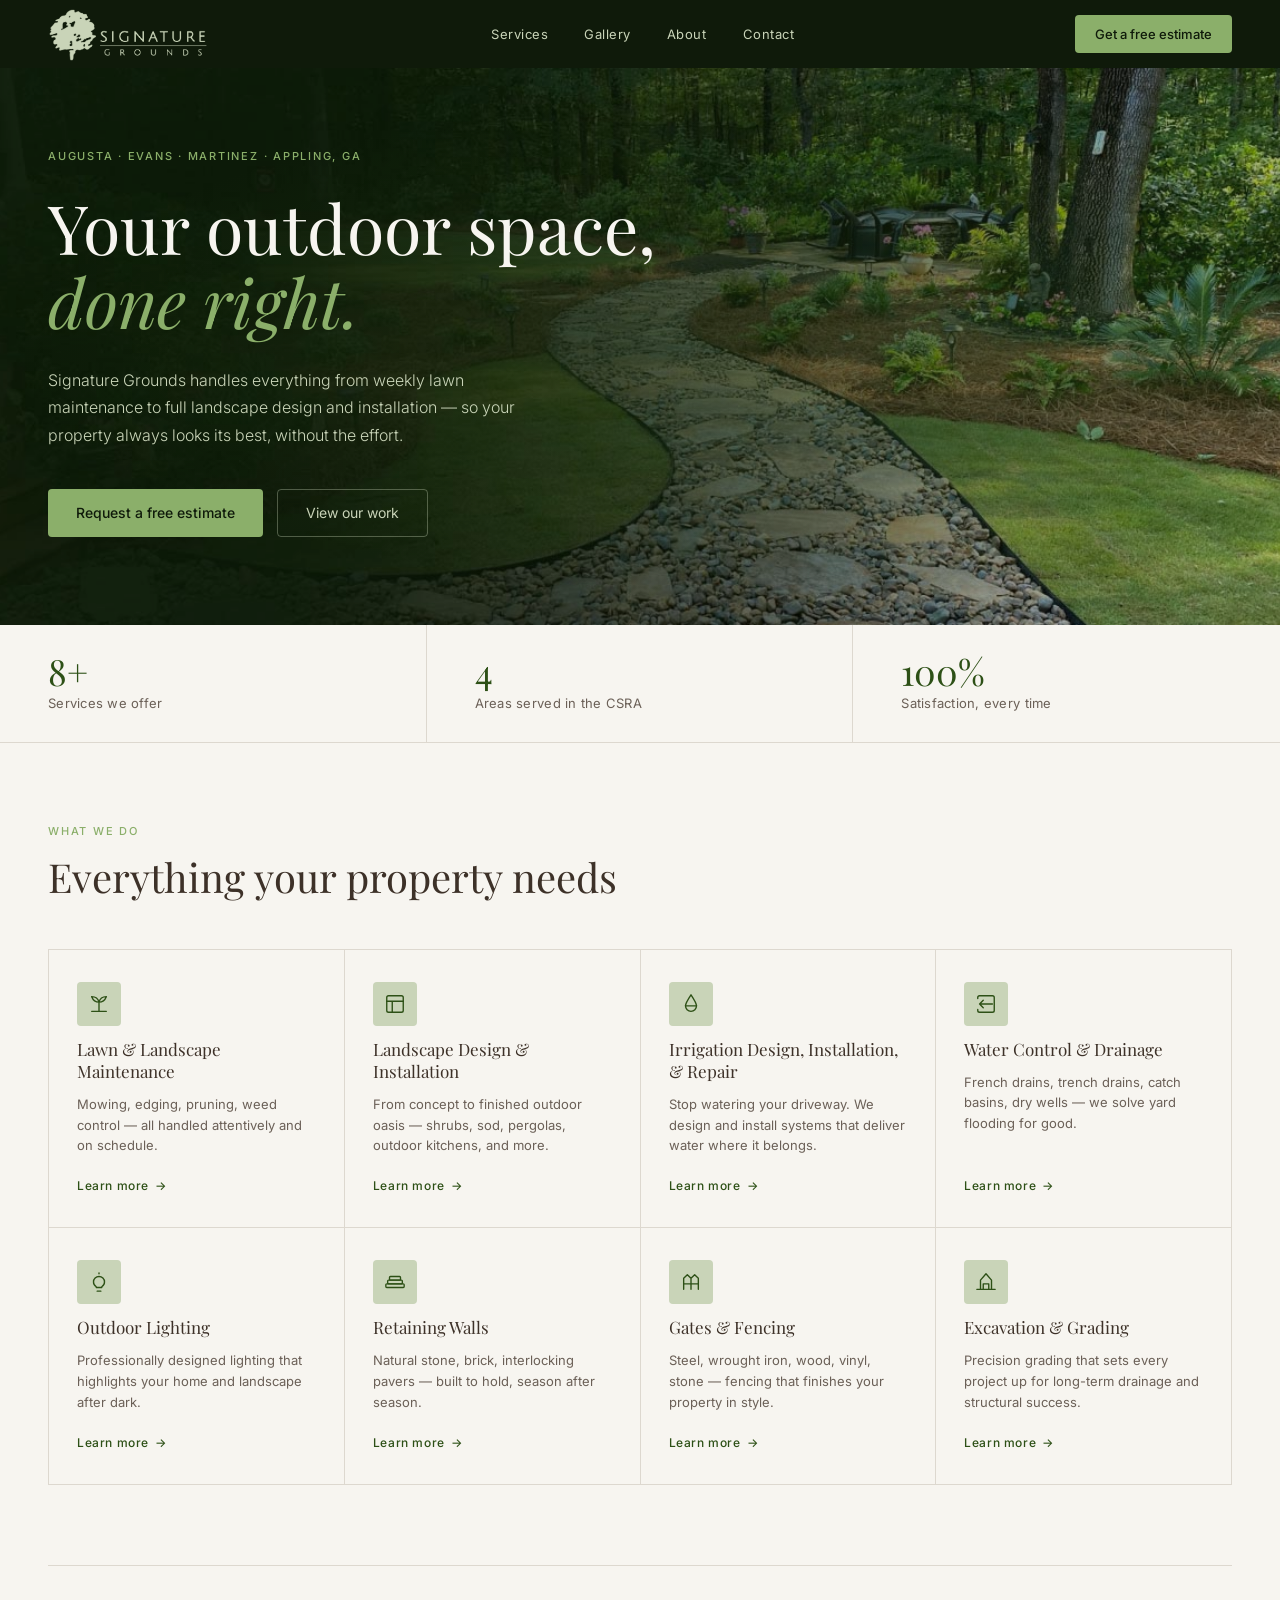
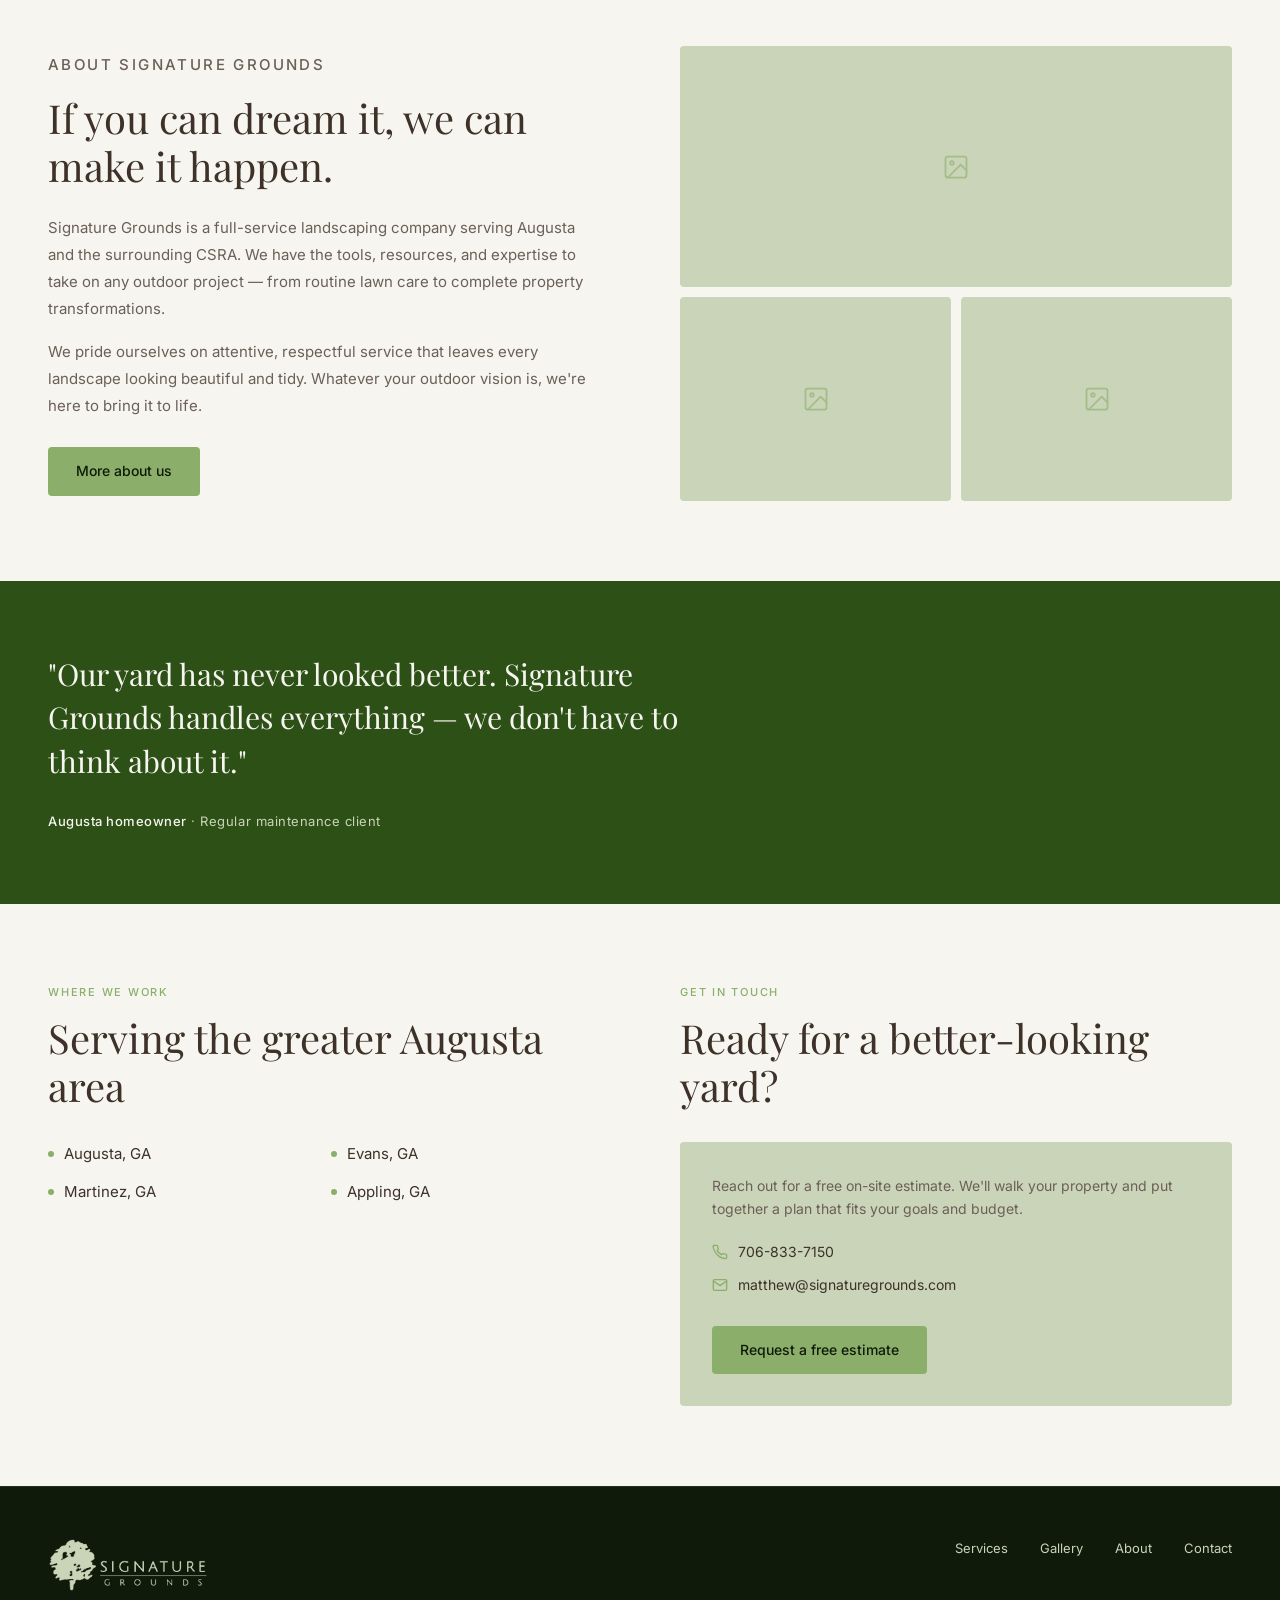
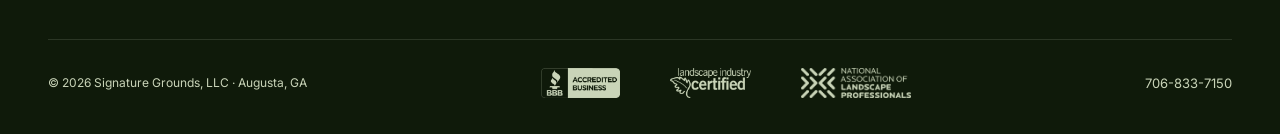
==== commit 75b3ad4b: "Recolored accreditation badges and logo; fixed footer logo" ====
--- a/index.html
+++ b/index.html
@@ -14,7 +14,7 @@
 
   <!-- NAV -->
   <nav class="nav" aria-label="Main navigation">
-    <a href="index.html" class="nav-logo"><img src="images/logo-v4.png" alt="Signature Grounds"></a>
+    <a href="index.html" class="nav-logo"><img src="images/logo.png" alt="Signature Grounds"></a>
     <ul class="nav-links">
       <li><a href="services.html">Services</a></li>
       <li><a href="gallery.html">Gallery</a></li>
@@ -210,7 +210,7 @@
   <!-- FOOTER -->
   <footer>
     <div class="footer-top">
-      <a href="index.html" class="footer-logo">Signature <span>Grounds</span></a>
+      <a href="index.html" class="footer-logo"><img src="images/logo.png" alt="Signature Grounds"></a>
       <ul class="footer-links">
         <li><a href="services.html">Services</a></li>
         <li><a href="gallery.html">Gallery</a></li>
--- a/styles/main.css
+++ b/styles/main.css
@@ -206,14 +206,11 @@
   border-bottom: 1px solid rgba(201,212,184,0.15);
   margin-bottom: 28px;
 }
-.footer-logo {
-  font-family: 'Playfair Display', serif;
-  font-size: 20px;
-  font-weight: 500;
-  color: var(--warm-white);
-  text-decoration: none;
-}
-.footer-logo span { color: var(--sage); }
+
+.footer-logo img {
+  height: 60px;
+}
+
 .footer-links { display: flex; gap: 32px; list-style: none; }
 .footer-links a { font-size: 13px; color: var(--pale); text-decoration: none; transition: color 0.2s; }
 .footer-links a:hover { color: var(--warm-white); }
@@ -225,6 +222,10 @@
 .footer-badges a { display: inline-flex; transition: filter 0.2s; }
 .footer-badges a:hover { filter: brightness(1.25); }
 .footer-badges img { height: 30px; width: auto; }
+
+@media (max-width: 480px) {
+  .footer-badges { gap: 20px; }
+}
 
 
 /* ════════════════════════════════════════
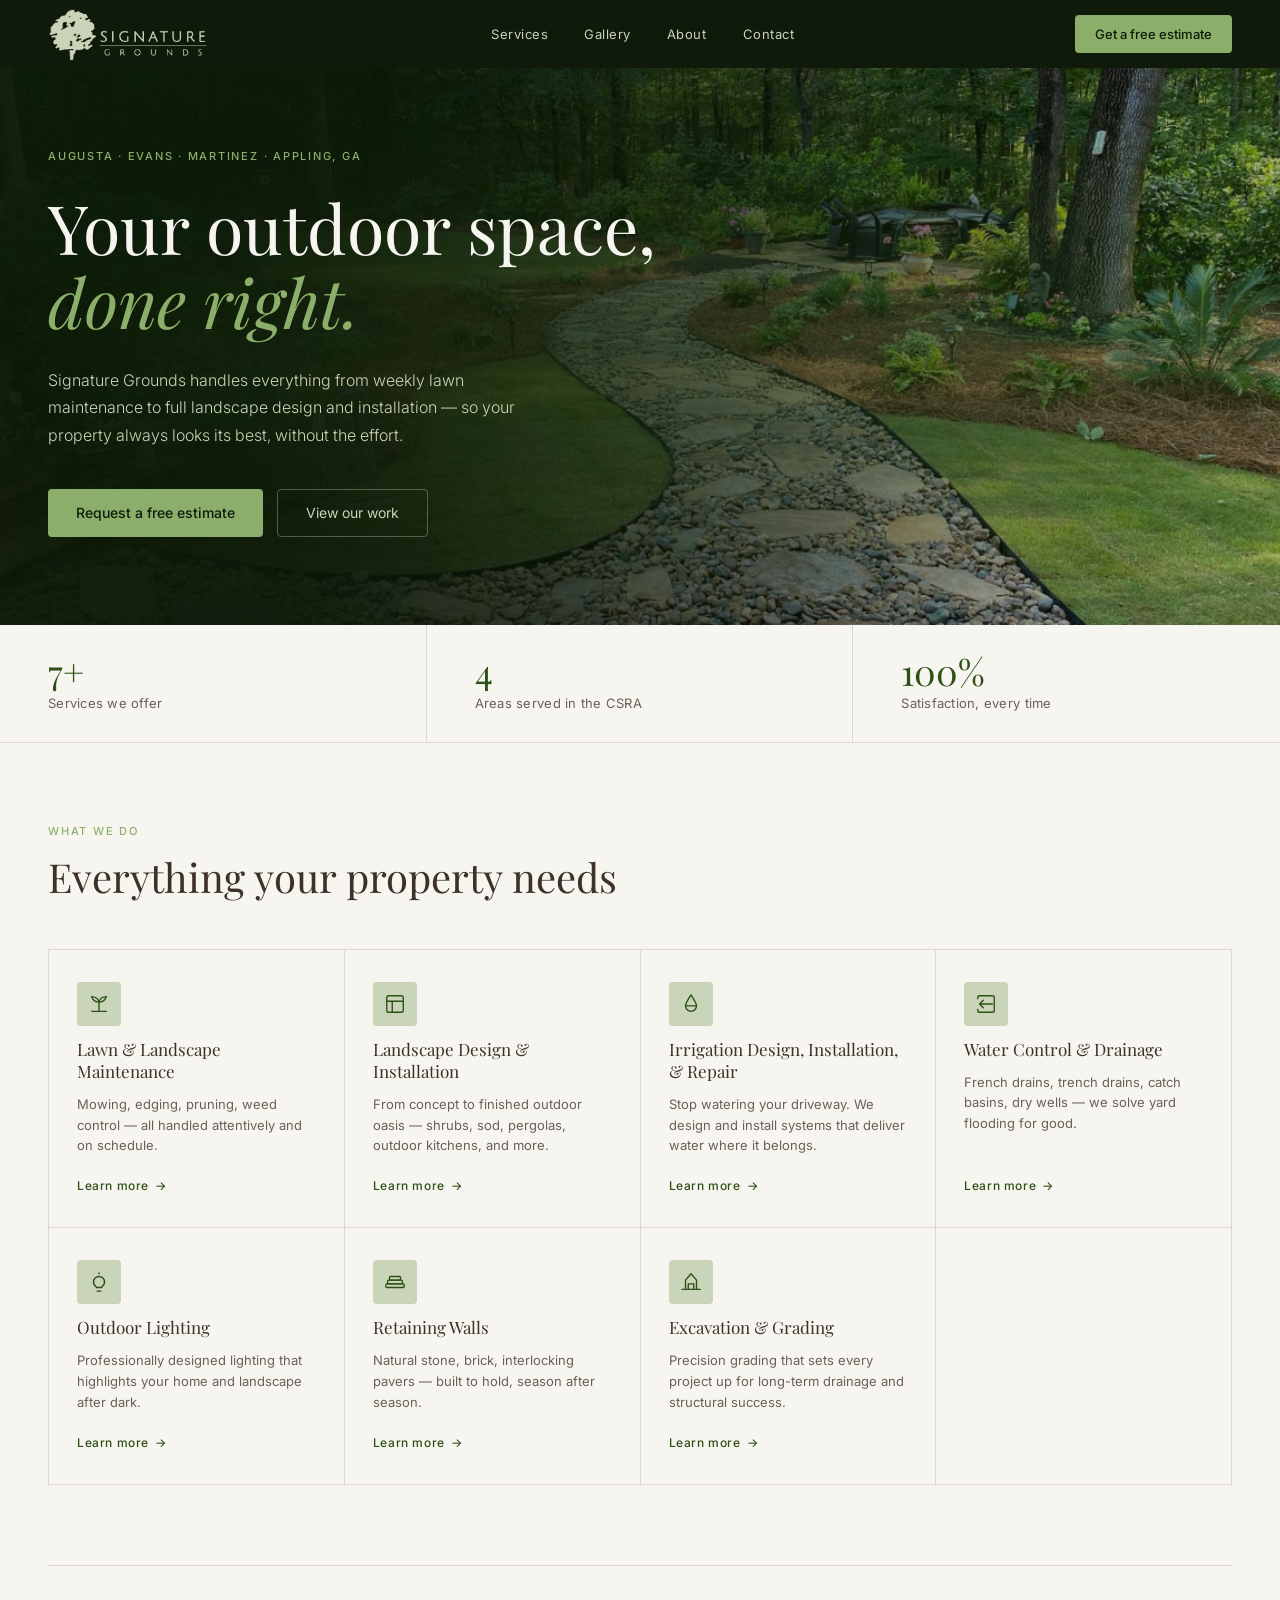
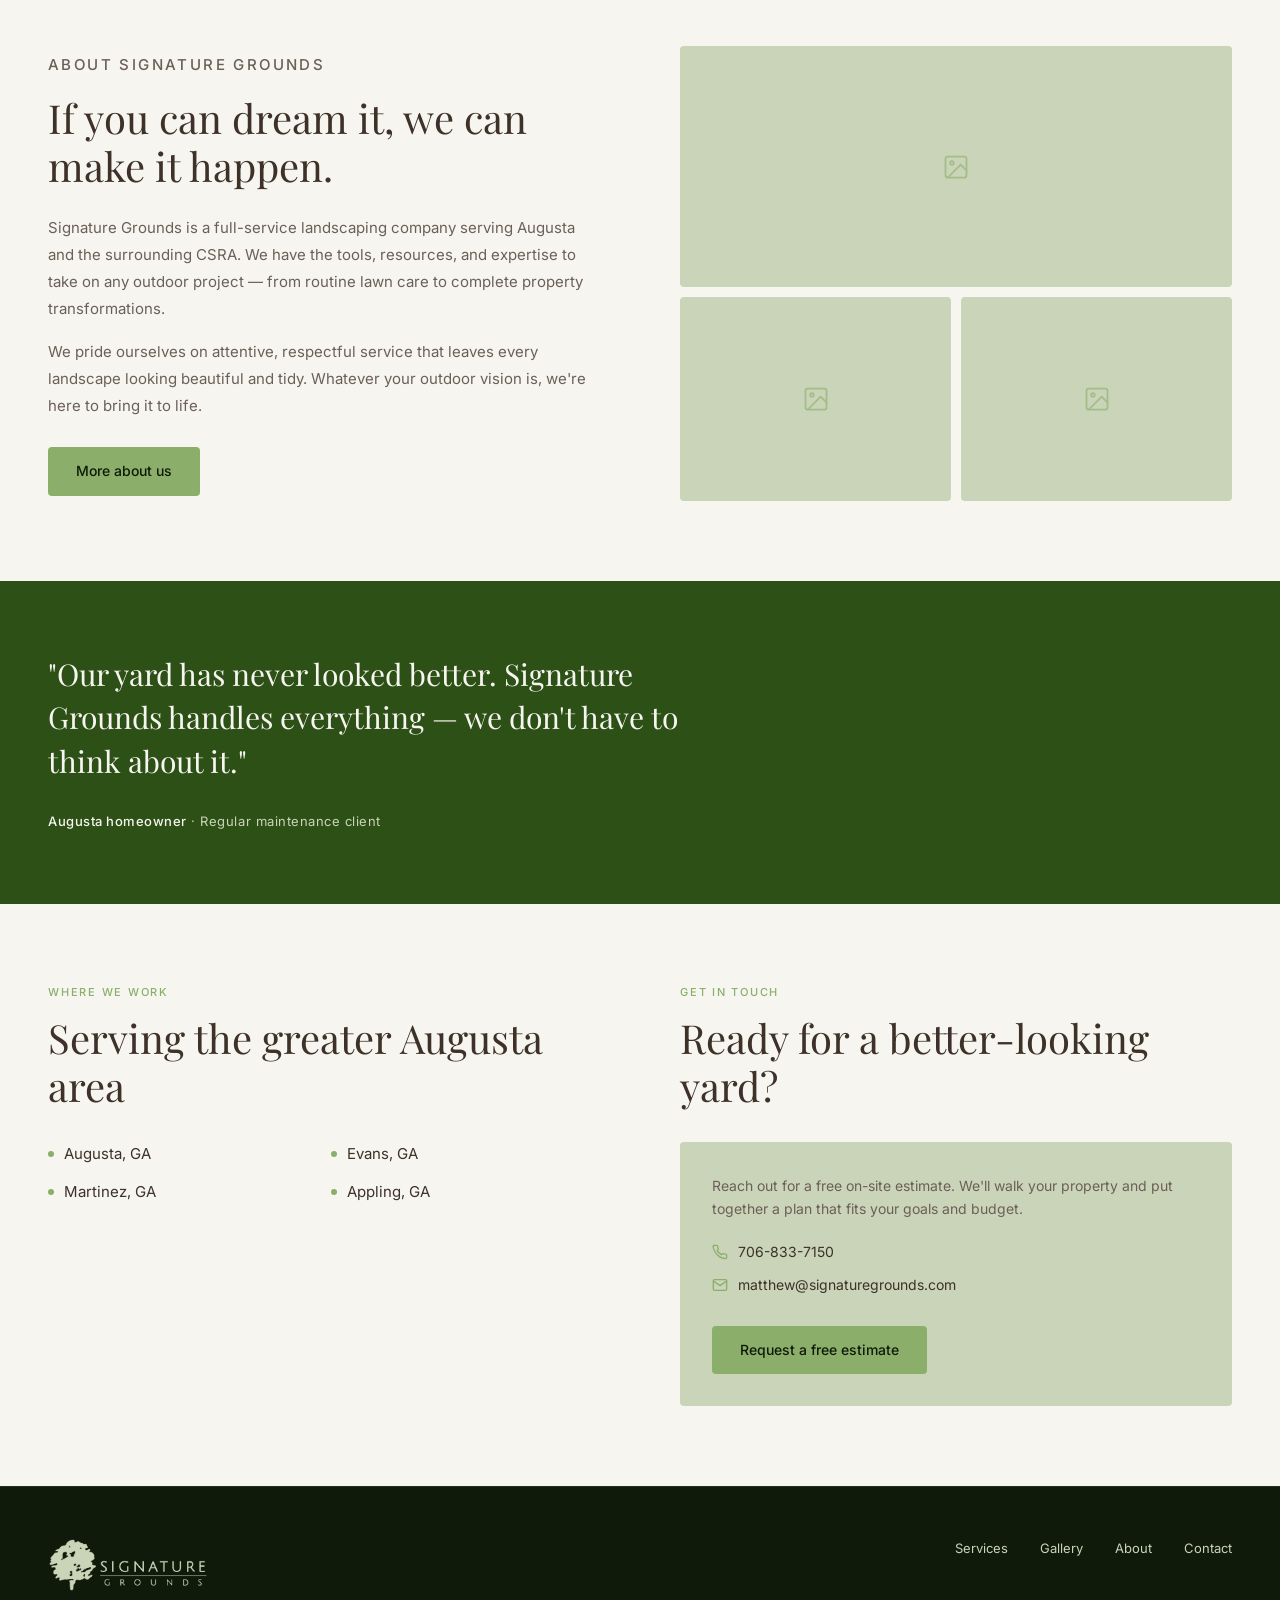
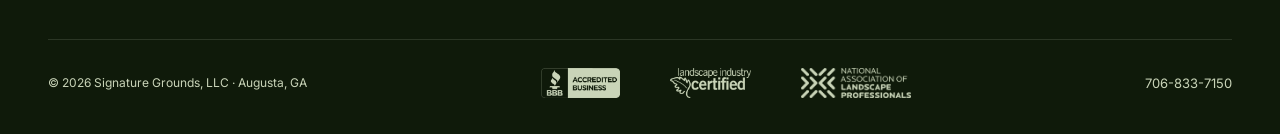
==== commit 73a82aef: "Added commented out analytics code; removed fencing" ====
--- a/index.html
+++ b/index.html
@@ -1,17 +1,29 @@
 <!DOCTYPE html>
 <html lang="en">
-  <head>
-    <meta charset="UTF-8" />
-    <meta name="viewport" content="width=device-width, initial-scale=1.0" />
-    <meta name="description" content="Signature Grounds LLC — professional landscaping, lawn maintenance, irrigation, drainage, outdoor lighting, and design in Augusta, Evans, Martinez, and Appling, GA." />
-    <title>Signature Grounds, LLC — Augusta, GA Landscaping</title>
-    <link rel="preconnect" href="https://fonts.googleapis.com" />
-    <link rel="preconnect" href="https://fonts.gstatic.com" crossorigin />
-    <link href="https://fonts.googleapis.com/css2?family=Playfair+Display:wght@400;500;600&family=Inter:wght@300;400;500&display=swap" rel="stylesheet" />
-    <link rel="stylesheet" href="styles/main.css" />
-  </head>
-  <body>
+<head>
+  <!-- Google Tag Manager -->
+  <!-- <script>(function(w,d,s,l,i){w[l]=w[l]||[];w[l].push({'gtm.start':
+    new Date().getTime(),event:'gtm.js'});var f=d.getElementsByTagName(s)[0],
+    j=d.createElement(s),dl=l!='dataLayer'?'&l='+l:'';j.async=true;j.src=
+    'https://www.googletagmanager.com/gtm.js?id='+i+dl;f.parentNode.insertBefore(j,f);
+  })(window,document,'script','dataLayer','GTM-MBWL7V37');</script> -->
+  <!-- End Google Tag Manager -->
+  <meta charset="UTF-8" />
+  <meta name="viewport" content="width=device-width, initial-scale=1.0" />
+  <meta name="description" content="Signature Grounds LLC — professional landscaping, lawn maintenance, irrigation, drainage, outdoor lighting, and design in Augusta, Evans, Martinez, and Appling, GA." />
+  <title>Signature Grounds, LLC — Augusta, GA Landscaping</title>
+  <link rel="preconnect" href="https://fonts.googleapis.com" />
+  <link rel="preconnect" href="https://fonts.gstatic.com" crossorigin />
+  <link href="https://fonts.googleapis.com/css2?family=Playfair+Display:wght@400;500;600&family=Inter:wght@300;400;500&display=swap" rel="stylesheet" />
+  <link rel="stylesheet" href="styles/main.css" />
+</head>
+<body>
 
+  <!-- Google Tag Manager (noscript) -->
+  <!-- <noscript><iframe src="https://www.googletagmanager.com/ns.html?id=GTM-MBWL7V37"
+  height="0" width="0" style="display:none;visibility:hidden"></iframe></noscript> -->
+  <!-- End Google Tag Manager (noscript) -->
+  
   <!-- NAV -->
   <nav class="nav" aria-label="Main navigation">
     <a href="index.html" class="nav-logo"><img src="images/logo.png" alt="Signature Grounds"></a>
@@ -26,7 +38,7 @@
       <span></span><span></span><span></span>
     </button>
   </nav>
-
+  
   <!-- HERO -->
   <section class="hero" aria-label="Introduction">
     <div class="hero-inner">
@@ -43,11 +55,11 @@
       </div>
     </div>
   </section>
-
+  
   <!-- STATS -->
   <div class="stats-bar" aria-label="At a glance">
     <div class="stat">
-      <div class="stat-number">8+</div>
+      <div class="stat-number">7+</div>
       <div class="stat-label">Services we offer</div>
     </div>
     <div class="stat">
@@ -59,14 +71,14 @@
       <div class="stat-label">Satisfaction, every time</div>
     </div>
   </div>
-
+  
   <!-- SERVICES -->
   <section class="section" aria-labelledby="services-heading">
     <p class="section-eyebrow">What we do</p>
     <h2 class="section-title" id="services-heading">Everything your property needs</h2>
-
+    
     <div class="services-grid" role="list">
-
+      
       <a href="services.html#lawn-maintenance" class="service-card" role="listitem">
         <div class="service-icon" aria-hidden="true">
           <svg viewBox="0 0 24 24"><path d="M12 20V10M12 10C10 10 6 9 4 4c4 0 7 2 8 6zM12 10c2 0 6-1 8-6-4 0-7 2-8 6z"/><path d="M4 20h16"/></svg>
@@ -75,7 +87,7 @@
         <p class="service-desc">Mowing, edging, pruning, weed control — all handled attentively and on schedule.</p>
         <span class="service-link">Learn more <span class="service-arrow" aria-hidden="true">→</span></span>
       </a>
-
+      
       <a href="services.html#landscape-design" class="service-card" role="listitem">
         <div class="service-icon" aria-hidden="true">
           <svg viewBox="0 0 24 24"><rect x="3" y="3" width="18" height="18" rx="2"/><path d="M3 9h18M9 21V9"/></svg>
@@ -84,7 +96,7 @@
         <p class="service-desc">From concept to finished outdoor oasis — shrubs, sod, pergolas, outdoor kitchens, and more.</p>
         <span class="service-link">Learn more <span class="service-arrow" aria-hidden="true">→</span></span>
       </a>
-
+      
       <a href="services.html#irrigation" class="service-card" role="listitem">
         <div class="service-icon" aria-hidden="true">
           <svg viewBox="0 0 24 24"><path d="M12 2C8 8 6 11 6 14a6 6 0 0 0 12 0c0-3-2-6-6-12z"/><path d="M6 14h12"/></svg>
@@ -93,7 +105,7 @@
         <p class="service-desc">Stop watering your driveway. We design and install systems that deliver water where it belongs.</p>
         <span class="service-link">Learn more <span class="service-arrow" aria-hidden="true">→</span></span>
       </a>
-
+      
       <a href="services.html#drainage" class="service-card" role="listitem">
         <div class="service-icon" aria-hidden="true">
           <svg viewBox="0 0 24 24"><path d="M5 12h14M5 12l4-4M5 12l4 4"/><path d="M3 6V5a2 2 0 0 1 2-2h14a2 2 0 0 1 2 2v14a2 2 0 0 1-2 2H5a2 2 0 0 1-2-2v-1"/></svg>
@@ -102,7 +114,7 @@
         <p class="service-desc">French drains, trench drains, catch basins, dry wells — we solve yard flooding for good.</p>
         <span class="service-link">Learn more <span class="service-arrow" aria-hidden="true">→</span></span>
       </a>
-
+      
       <a href="services.html#lighting" class="service-card" role="listitem">
         <div class="service-icon" aria-hidden="true">
           <svg viewBox="0 0 24 24"><path d="M9 18h6M10 22h4M12 2v1M12 6a6 6 0 0 1 6 6c0 2-1 4-3 5.2V18H9v-.8C7 16 6 14 6 12a6 6 0 0 1 6-6z"/></svg>
@@ -111,7 +123,7 @@
         <p class="service-desc">Professionally designed lighting that highlights your home and landscape after dark.</p>
         <span class="service-link">Learn more <span class="service-arrow" aria-hidden="true">→</span></span>
       </a>
-
+      
       <a href="services.html#retaining-walls" class="service-card" role="listitem">
         <div class="service-icon" aria-hidden="true">
           <svg viewBox="0 0 24 24"><rect x="2" y="14" width="20" height="4" rx="1"/><rect x="4" y="10" width="16" height="4" rx="1"/><rect x="6" y="6" width="12" height="4" rx="1"/></svg>
@@ -120,16 +132,7 @@
         <p class="service-desc">Natural stone, brick, interlocking pavers — built to hold, season after season.</p>
         <span class="service-link">Learn more <span class="service-arrow" aria-hidden="true">→</span></span>
       </a>
-
-      <a href="services.html#fencing" class="service-card" role="listitem">
-        <div class="service-icon" aria-hidden="true">
-          <svg viewBox="0 0 24 24"><path d="M4 20V8l4-4 4 4v12M12 20V8l4-4 4 4v12M4 14h16"/></svg>
-        </div>
-        <h3 class="service-name">Gates &amp; Fencing</h3>
-        <p class="service-desc">Steel, wrought iron, wood, vinyl, stone — fencing that finishes your property in style.</p>
-        <span class="service-link">Learn more <span class="service-arrow" aria-hidden="true">→</span></span>
-      </a>
-
+      
       <a href="services.html#excavation" class="service-card" role="listitem">
         <div class="service-icon" aria-hidden="true">
           <svg viewBox="0 0 24 24"><path d="M2 20h20M6 20V10l6-7 6 7v10"/><path d="M9 20v-6h6v6"/></svg>
@@ -138,12 +141,13 @@
         <p class="service-desc">Precision grading that sets every project up for long-term drainage and structural success.</p>
         <span class="service-link">Learn more <span class="service-arrow" aria-hidden="true">→</span></span>
       </a>
-
-    </div>
-  </section>
-
+      <!-- Placeholder -->
+      <div class="service-card"></div>
+    </div>
+  </section>
+  
   <div class="divider" aria-hidden="true"></div>
-
+  
   <!-- ABOUT STRIP -->
   <div class="about-strip">
     <div>
@@ -166,7 +170,7 @@
       </div>
     </div>
   </div>
-
+  
   <!-- TESTIMONIAL -->
   <section class="testimonial" aria-label="Client testimonial">
     <div class="testimonial-inner">
@@ -176,7 +180,7 @@
       <p class="testimonial-attr"><strong>Augusta homeowner</strong> · Regular maintenance client</p>
     </div>
   </section>
-
+  
   <!-- SERVICE AREA -->
   <section class="area-section" aria-labelledby="area-heading">
     <div>
@@ -206,7 +210,7 @@
       </div>
     </div>
   </section>
-
+  
   <!-- FOOTER -->
   <footer>
     <div class="footer-top">
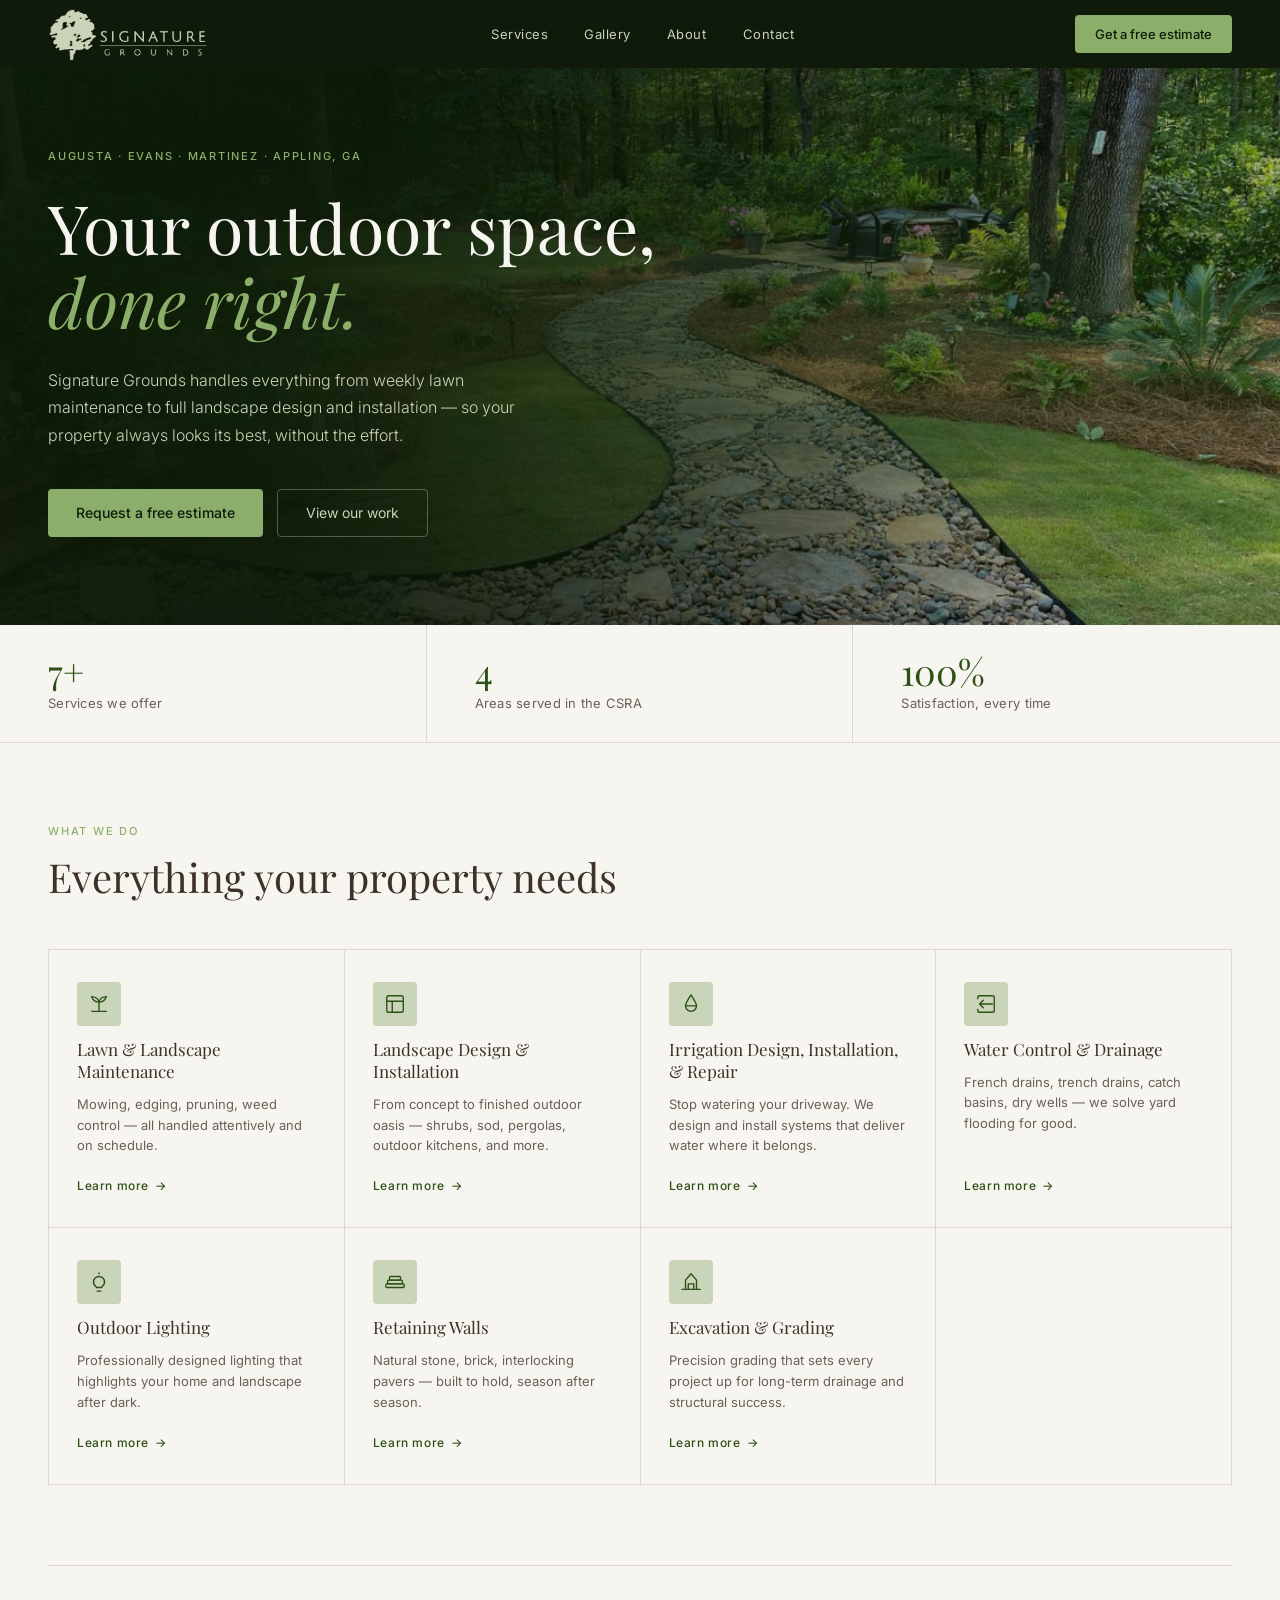
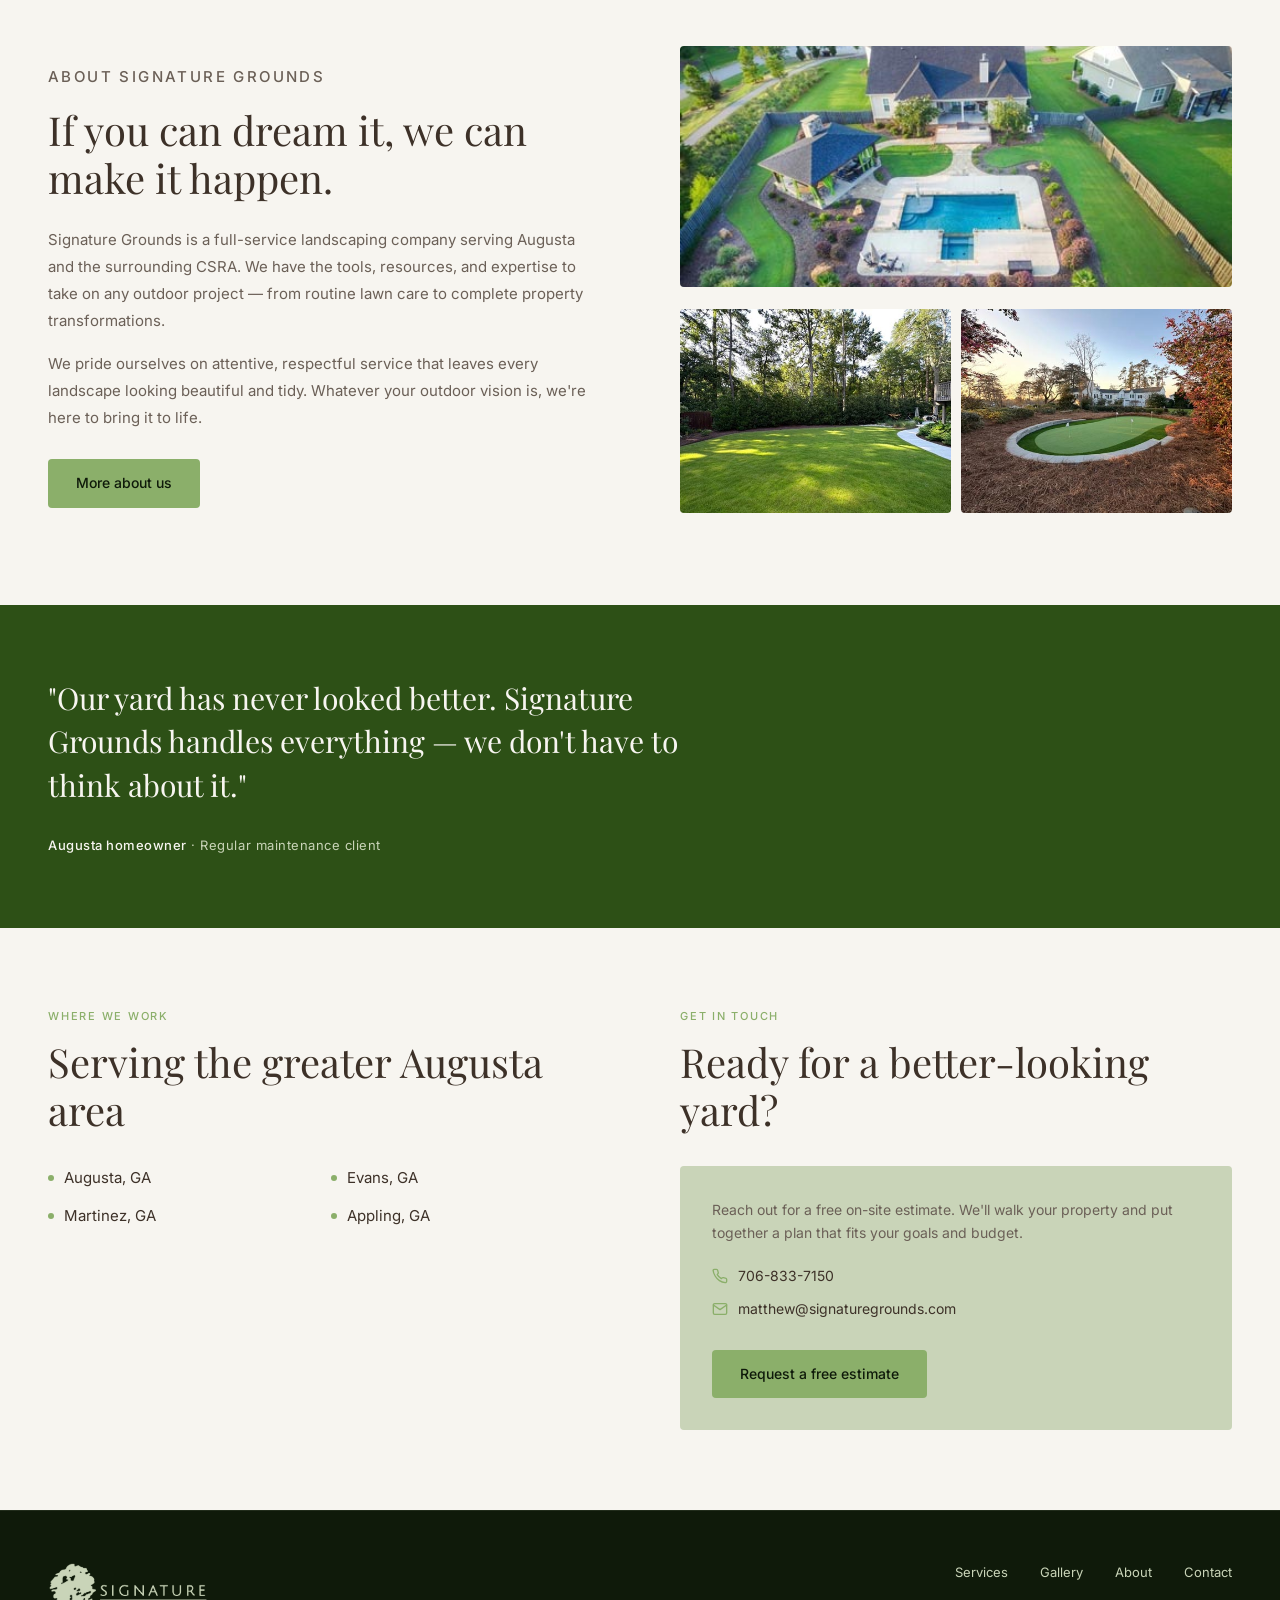
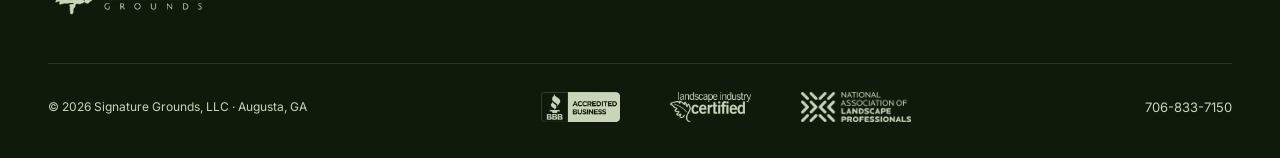
==== commit 37ca4d7c: "Added photos and lightbox to home page" ====
--- a/index.html
+++ b/index.html
@@ -157,16 +157,18 @@
       <p>We pride ourselves on attentive, respectful service that leaves every landscape looking beautiful and tidy. Whatever your outdoor vision is, we're here to bring it to life.</p>
       <a href="about.html" class="btn-primary" style="margin-top: 28px; display: inline-block;">More about us</a>
     </div>
-    <div class="about-photo-grid" aria-label="Project photos">
-      <!-- Replace these placeholders with real project images -->
-      <div class="photo-placeholder">
-        <svg viewBox="0 0 24 24"><rect x="3" y="3" width="18" height="18" rx="2"/><circle cx="8.5" cy="8.5" r="1.5"/><path d="m21 15-5-5L5 21"/></svg>
-      </div>
-      <div class="photo-placeholder">
-        <svg viewBox="0 0 24 24"><rect x="3" y="3" width="18" height="18" rx="2"/><circle cx="8.5" cy="8.5" r="1.5"/><path d="m21 15-5-5L5 21"/></svg>
-      </div>
-      <div class="photo-placeholder">
-        <svg viewBox="0 0 24 24"><rect x="3" y="3" width="18" height="18" rx="2"/><circle cx="8.5" cy="8.5" r="1.5"/><path d="m21 15-5-5L5 21"/></svg>
+    <div class="home-about-photo-grid" aria-label="Project photos">
+      <div class="photo-item" role="button" tabindex="0" aria-label="View full yard photo" data-large="images/home/overhead-full-yard-lg.jpg">
+        <img src="images/home/overhead-full-yard-sm.jpg" alt="Overhead view of a fully manicured yard">
+        <div class="photo-overlay"><svg viewBox="0 0 24 24"><path d="M15 3h6v6M9 21H3v-6M21 3l-7 7M3 21l7-7"/></svg></div>
+      </div>
+      <div class="photo-item" role="button" tabindex="0" aria-label="View manicured lawn photo" data-large="images/home/manicured-grass-lg.jpg">
+        <img src="images/home/manicured-grass-sm.jpg" alt="Perfectly manicured lawn with mowing stripes">
+        <div class="photo-overlay"><svg viewBox="0 0 24 24"><path d="M15 3h6v6M9 21H3v-6M21 3l-7 7M3 21l7-7"/></svg></div>
+      </div>
+      <div class="photo-item" role="button" tabindex="0" aria-label="View putting green photo" data-large="images/home/putting-green-lg.jpg">
+        <img src="images/home/putting-green-sm.jpg" alt="Custom residential putting green installation">
+        <div class="photo-overlay"><svg viewBox="0 0 24 24"><path d="M15 3h6v6M9 21H3v-6M21 3l-7 7M3 21l7-7"/></svg></div>
       </div>
     </div>
   </div>
@@ -232,6 +234,64 @@
       <a href="tel:7068337150" class="footer-phone">706-833-7150</a>
     </div>
   </footer>
+  <div class="lightbox" id="home-lightbox" role="dialog" aria-modal="true" aria-label="Photo viewer">
+    <div class="lightbox-inner">
+      <button class="lightbox-close" id="home-lightbox-close" aria-label="Close photo viewer">×</button>
+      <button class="lightbox-nav lightbox-prev" id="home-lightbox-prev" aria-label="Previous photo">&#8249;</button>
+      <img src="" alt="" id="home-lightbox-img" style="width:100%;border-radius:4px;display:block;">
+      <button class="lightbox-nav lightbox-next" id="home-lightbox-next" aria-label="Next photo">&#8250;</button>
+    </div>
+  </div>
+
   <script src="js/main.js"></script>
+  <script>
+    const homeLightbox = document.getElementById('home-lightbox');
+    const homeLightboxImg = document.getElementById('home-lightbox-img');
+    const homeLightboxClose = document.getElementById('home-lightbox-close');
+    const homeLightboxPrev = document.getElementById('home-lightbox-prev');
+    const homeLightboxNext = document.getElementById('home-lightbox-next');
+
+    const homePhotos = Array.from(document.querySelectorAll('.home-about-photo-grid .photo-item'));
+    let currentPhotoIndex = 0;
+
+    function openHomeLightbox(index) {
+      currentPhotoIndex = index;
+      const item = homePhotos[index];
+      homeLightboxImg.src = item.dataset.large;
+      homeLightboxImg.alt = item.querySelector('img').alt;
+      homeLightbox.classList.add('open');
+      document.body.style.overflow = 'hidden';
+      homeLightboxPrev.style.visibility = index > 0 ? 'visible' : 'hidden';
+      homeLightboxNext.style.visibility = index < homePhotos.length - 1 ? 'visible' : 'hidden';
+    }
+
+    function closeHomeLightbox() {
+      homeLightbox.classList.remove('open');
+      document.body.style.overflow = '';
+      homeLightboxImg.src = '';
+    }
+
+    homePhotos.forEach((item, index) => {
+      item.addEventListener('click', () => openHomeLightbox(index));
+      item.addEventListener('keydown', e => {
+        if (e.key === 'Enter' || e.key === ' ') {
+          e.preventDefault();
+          openHomeLightbox(index);
+        }
+      });
+    });
+
+    homeLightboxPrev.addEventListener('click', () => { if (currentPhotoIndex > 0) openHomeLightbox(currentPhotoIndex - 1); });
+    homeLightboxNext.addEventListener('click', () => { if (currentPhotoIndex < homePhotos.length - 1) openHomeLightbox(currentPhotoIndex + 1); });
+
+    homeLightboxClose.addEventListener('click', closeHomeLightbox);
+    homeLightbox.addEventListener('click', e => { if (e.target === homeLightbox) closeHomeLightbox(); });
+    document.addEventListener('keydown', e => {
+      if (!homeLightbox.classList.contains('open')) return;
+      if (e.key === 'Escape') closeHomeLightbox();
+      if (e.key === 'ArrowLeft' && currentPhotoIndex > 0) openHomeLightbox(currentPhotoIndex - 1);
+      if (e.key === 'ArrowRight' && currentPhotoIndex < homePhotos.length - 1) openHomeLightbox(currentPhotoIndex + 1);
+    });
+  </script>
 </body>
 </html>
--- a/styles/main.css
+++ b/styles/main.css
@@ -427,12 +427,12 @@
   margin-bottom: 16px;
 }
 .about-strip p:last-of-type { margin-bottom: 0; }
-.about-photo-grid {
+.home-about-photo-grid {
   display: grid;
   grid-template-columns: 1fr 1fr;
   gap: 10px;
 }
-.about-photo-grid .photo-placeholder {
+.home-about-photo-grid .photo-placeholder {
   background: var(--pale);
   border-radius: 4px;
   aspect-ratio: 4/3;
@@ -440,14 +440,51 @@
   align-items: center;
   justify-content: center;
 }
-.about-photo-grid .photo-placeholder:first-child {
+.home-about-photo-grid .photo-placeholder:first-child {
   grid-column: span 2;
   aspect-ratio: 16/7;
 }
-.about-photo-grid .photo-placeholder svg {
+.home-about-photo-grid .photo-placeholder svg {
   width: 28px; height: 28px;
   stroke: var(--sage); fill: none;
   stroke-width: 1.5; opacity: 0.6;
+  stroke-linecap: round; stroke-linejoin: round;
+}
+.home-about-photo-grid .photo-item {
+  position: relative;
+  overflow: hidden;
+  border-radius: 4px;
+  cursor: pointer;
+  aspect-ratio: 4/3;
+}
+.home-about-photo-grid .photo-item:first-child {
+  grid-column: span 2;
+  aspect-ratio: 16/7;
+}
+.home-about-photo-grid .photo-item img {
+  width: 100%;
+  height: 100%;
+  object-fit: cover;
+  display: block;
+}
+.home-about-photo-grid .photo-item .photo-overlay {
+  position: absolute;
+  inset: 0;
+  background: rgba(15, 26, 10, 0.4);
+  display: flex;
+  align-items: center;
+  justify-content: center;
+  opacity: 0;
+  transition: opacity 0.25s;
+}
+.home-about-photo-grid .photo-item:hover .photo-overlay,
+.home-about-photo-grid .photo-item:focus .photo-overlay {
+  opacity: 1;
+}
+.home-about-photo-grid .photo-item .photo-overlay svg {
+  width: 30px; height: 30px;
+  stroke: var(--warm-white); fill: none;
+  stroke-width: 1.5; opacity: 0.9;
   stroke-linecap: round; stroke-linejoin: round;
 }
 
@@ -1146,6 +1183,24 @@
   padding: 4px 8px;
 }
 .lightbox-close:hover { color: var(--warm-white); }
+.lightbox-nav {
+  position: absolute;
+  top: 50%;
+  transform: translateY(-50%);
+  background: rgba(10, 15, 8, 0.5);
+  border: none;
+  color: var(--warm-white);
+  font-size: 40px;
+  line-height: 1;
+  padding: 10px 16px;
+  cursor: pointer;
+  border-radius: 2px;
+  transition: background 0.15s;
+  z-index: 1;
+}
+.lightbox-nav:hover { background: rgba(10, 15, 8, 0.8); }
+.lightbox-prev { left: 0; border-radius: 0 2px 2px 0; }
+.lightbox-next { right: 0; border-radius: 2px 0 0 2px; }
 
 
 /* ════════════════════════════════════════
@@ -1346,8 +1401,9 @@
 
 @media (max-width: 560px) {
   .services-grid { grid-template-columns: 1fr; }
-  .about-photo-grid { grid-template-columns: 1fr; }
-  .about-photo-grid .photo-placeholder:first-child { grid-column: span 1; }
+  .home-about-photo-grid { grid-template-columns: 1fr; }
+  .home-about-photo-grid .photo-placeholder:first-child { grid-column: span 1; }
+  .home-about-photo-grid .photo-item:first-child { grid-column: span 1; aspect-ratio: 4/3; }
   .footer-links { flex-direction: column; gap: 12px; }
   .values-grid { grid-template-columns: 1fr; }
   .service-photos { grid-template-columns: 1fr; }
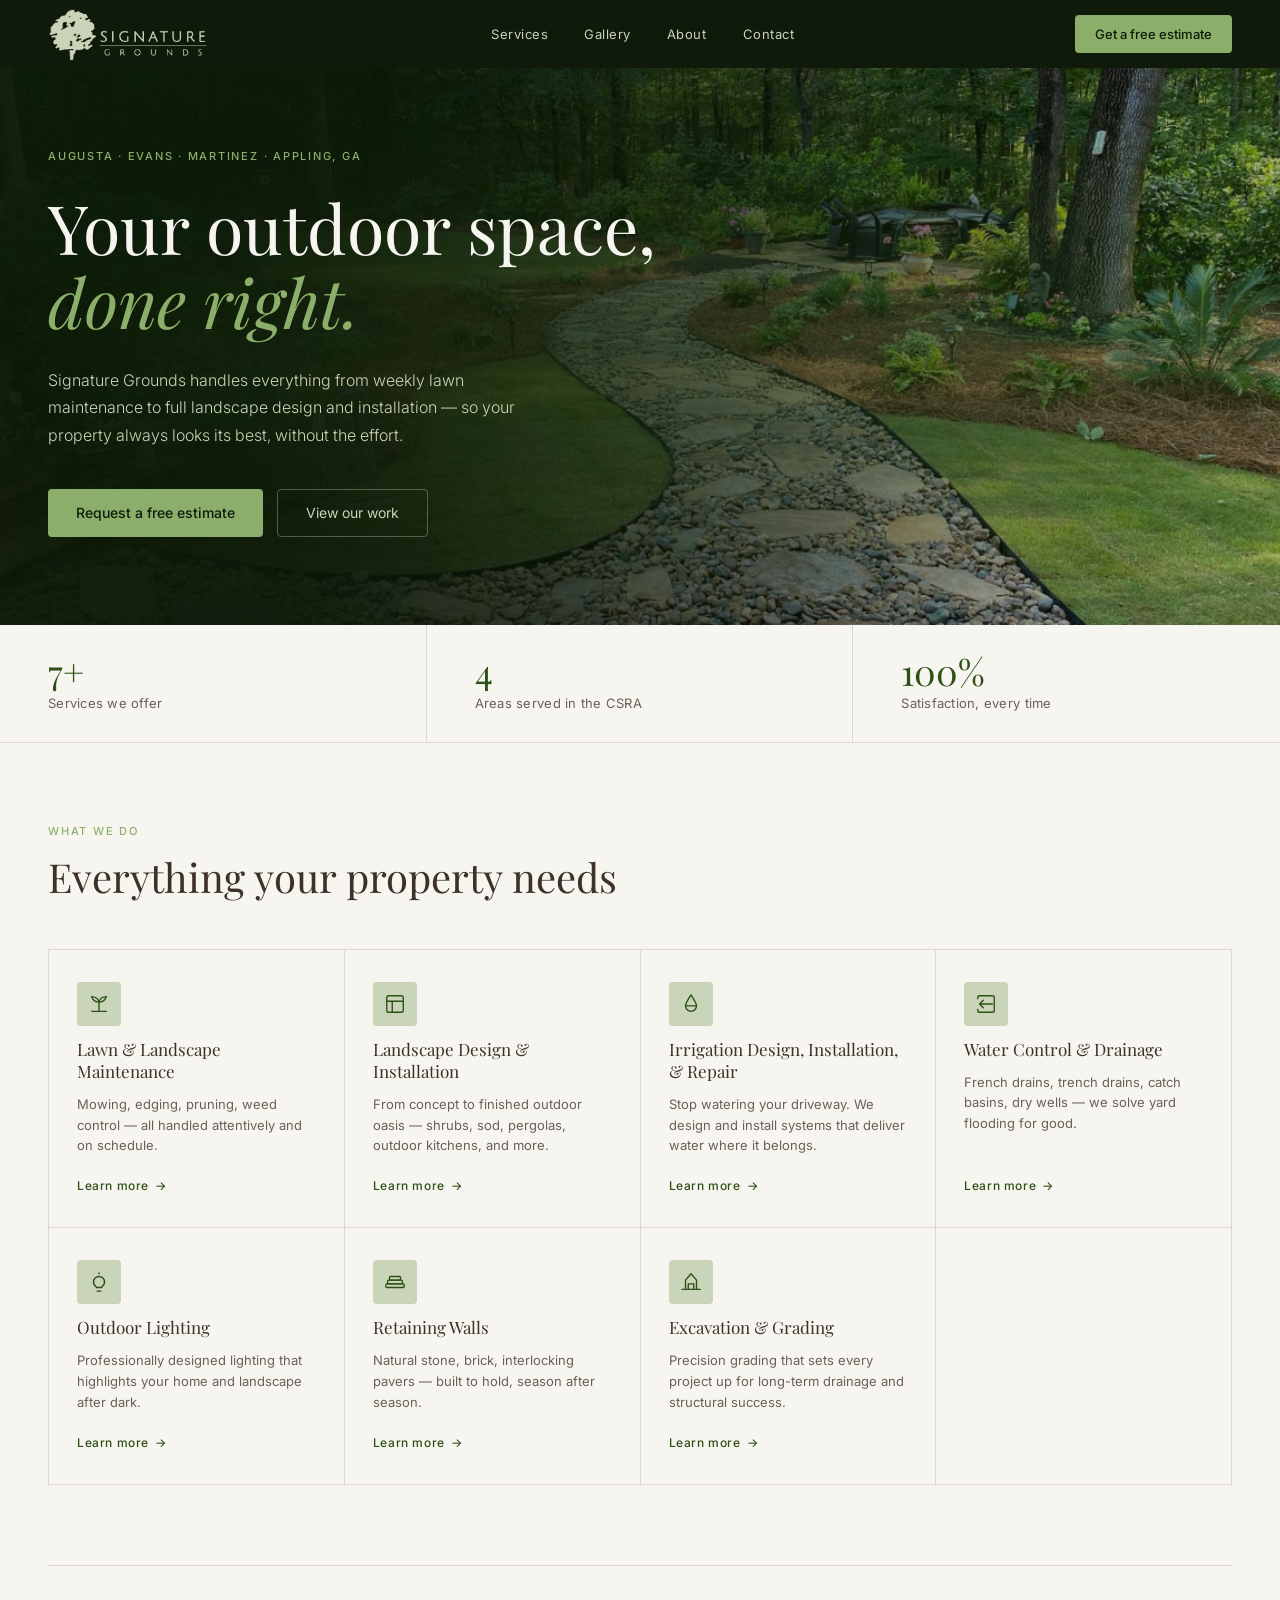
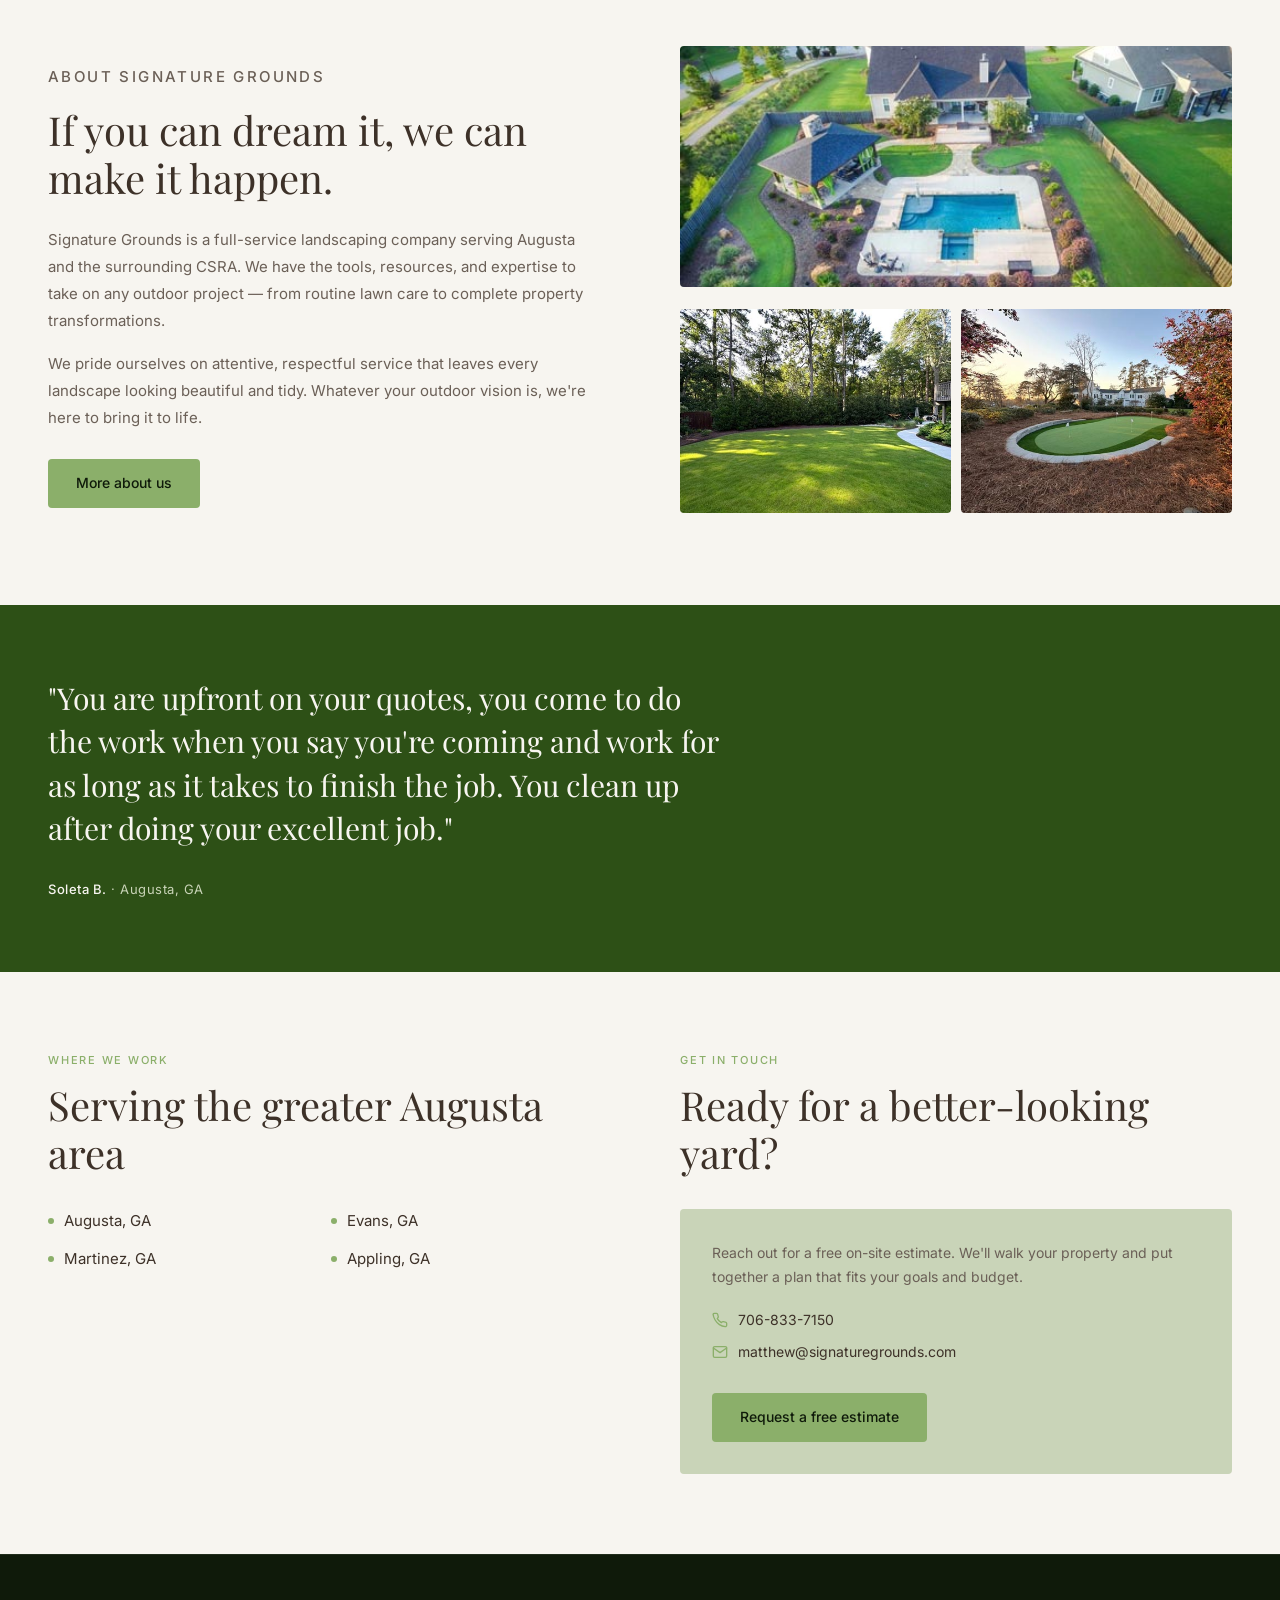
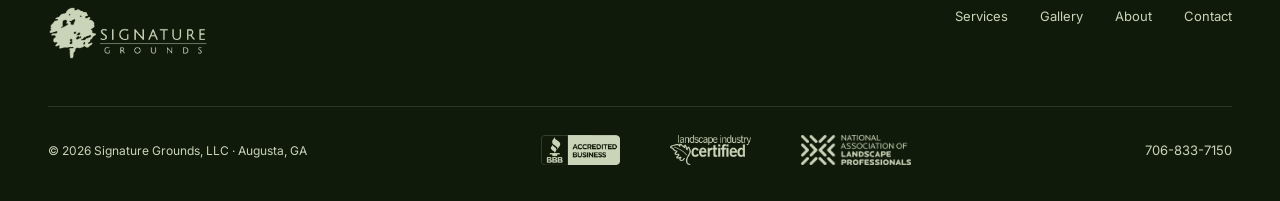
==== commit b71cce83: "Added testimonials" ====
--- a/index.html
+++ b/index.html
@@ -177,9 +177,9 @@
   <section class="testimonial" aria-label="Client testimonial">
     <div class="testimonial-inner">
       <blockquote>
-        "Our yard has never looked better. Signature Grounds handles everything — we don't have to think about it."
+        "You are upfront on your quotes, you come to do the work when you say you're coming and work for as long as it takes to finish the job. You clean up after doing your excellent job."
       </blockquote>
-      <p class="testimonial-attr"><strong>Augusta homeowner</strong> · Regular maintenance client</p>
+      <p class="testimonial-attr"><strong>Soleta B.</strong> · Augusta, GA</p>
     </div>
   </section>
   
@@ -238,60 +238,11 @@
     <div class="lightbox-inner">
       <button class="lightbox-close" id="home-lightbox-close" aria-label="Close photo viewer">×</button>
       <button class="lightbox-nav lightbox-prev" id="home-lightbox-prev" aria-label="Previous photo">&#8249;</button>
-      <img src="" alt="" id="home-lightbox-img" style="width:100%;border-radius:4px;display:block;">
+      <img src="" alt="" id="home-lightbox-img" style="width:auto;max-width:100%;max-height:85vh;height:auto;border-radius:4px;display:block;margin:0 auto;">
       <button class="lightbox-nav lightbox-next" id="home-lightbox-next" aria-label="Next photo">&#8250;</button>
     </div>
   </div>
 
   <script src="js/main.js"></script>
-  <script>
-    const homeLightbox = document.getElementById('home-lightbox');
-    const homeLightboxImg = document.getElementById('home-lightbox-img');
-    const homeLightboxClose = document.getElementById('home-lightbox-close');
-    const homeLightboxPrev = document.getElementById('home-lightbox-prev');
-    const homeLightboxNext = document.getElementById('home-lightbox-next');
-
-    const homePhotos = Array.from(document.querySelectorAll('.home-about-photo-grid .photo-item'));
-    let currentPhotoIndex = 0;
-
-    function openHomeLightbox(index) {
-      currentPhotoIndex = index;
-      const item = homePhotos[index];
-      homeLightboxImg.src = item.dataset.large;
-      homeLightboxImg.alt = item.querySelector('img').alt;
-      homeLightbox.classList.add('open');
-      document.body.style.overflow = 'hidden';
-      homeLightboxPrev.style.visibility = index > 0 ? 'visible' : 'hidden';
-      homeLightboxNext.style.visibility = index < homePhotos.length - 1 ? 'visible' : 'hidden';
-    }
-
-    function closeHomeLightbox() {
-      homeLightbox.classList.remove('open');
-      document.body.style.overflow = '';
-      homeLightboxImg.src = '';
-    }
-
-    homePhotos.forEach((item, index) => {
-      item.addEventListener('click', () => openHomeLightbox(index));
-      item.addEventListener('keydown', e => {
-        if (e.key === 'Enter' || e.key === ' ') {
-          e.preventDefault();
-          openHomeLightbox(index);
-        }
-      });
-    });
-
-    homeLightboxPrev.addEventListener('click', () => { if (currentPhotoIndex > 0) openHomeLightbox(currentPhotoIndex - 1); });
-    homeLightboxNext.addEventListener('click', () => { if (currentPhotoIndex < homePhotos.length - 1) openHomeLightbox(currentPhotoIndex + 1); });
-
-    homeLightboxClose.addEventListener('click', closeHomeLightbox);
-    homeLightbox.addEventListener('click', e => { if (e.target === homeLightbox) closeHomeLightbox(); });
-    document.addEventListener('keydown', e => {
-      if (!homeLightbox.classList.contains('open')) return;
-      if (e.key === 'Escape') closeHomeLightbox();
-      if (e.key === 'ArrowLeft' && currentPhotoIndex > 0) openHomeLightbox(currentPhotoIndex - 1);
-      if (e.key === 'ArrowRight' && currentPhotoIndex < homePhotos.length - 1) openHomeLightbox(currentPhotoIndex + 1);
-    });
-  </script>
 </body>
 </html>
--- a/styles/main.css
+++ b/styles/main.css
@@ -596,6 +596,43 @@
   width: 36px; height: 36px;
   stroke: var(--sage); fill: none;
   stroke-width: 1.5; opacity: 0.5;
+  stroke-linecap: round; stroke-linejoin: round;
+}
+.intro-split .photo-item,
+.area-section .photo-item {
+  position: relative;
+  overflow: hidden;
+  cursor: pointer;
+}
+.intro-split .photo-item img,
+.area-section .photo-item img {
+  width: 100%;
+  height: 100%;
+  object-fit: cover;
+  display: block;
+}
+.intro-split .photo-item .photo-overlay,
+.area-section .photo-item .photo-overlay {
+  position: absolute;
+  inset: 0;
+  background: rgba(15, 26, 10, 0.4);
+  display: flex;
+  align-items: center;
+  justify-content: center;
+  opacity: 0;
+  transition: opacity 0.25s;
+}
+.intro-split .photo-item:hover .photo-overlay,
+.intro-split .photo-item:focus .photo-overlay,
+.area-section .photo-item:hover .photo-overlay,
+.area-section .photo-item:focus .photo-overlay {
+  opacity: 1;
+}
+.intro-split .photo-item .photo-overlay svg,
+.area-section .photo-item .photo-overlay svg {
+  width: 30px; height: 30px;
+  stroke: var(--warm-white); fill: none;
+  stroke-width: 1.5; opacity: 0.9;
   stroke-linecap: round; stroke-linejoin: round;
 }
 .intro-text .eyebrow {
@@ -1159,7 +1196,7 @@
 }
 .lightbox.open { display: flex; }
 .lightbox-inner {
-  max-width: 860px;
+  max-width: min(92vw, 1400px);
   width: 100%;
   position: relative;
 }
@@ -1335,6 +1372,37 @@
   stroke-width: 1.5; opacity: 0.5;
   stroke-linecap: round; stroke-linejoin: round;
 }
+.service-photos .photo-item {
+  position: relative;
+  overflow: hidden;
+  cursor: pointer;
+}
+.service-photos .photo-item img {
+  width: 100%;
+  height: 100%;
+  object-fit: cover;
+  display: block;
+}
+.service-photos .photo-item .photo-overlay {
+  position: absolute;
+  inset: 0;
+  background: rgba(15, 26, 10, 0.4);
+  display: flex;
+  align-items: center;
+  justify-content: center;
+  opacity: 0;
+  transition: opacity 0.25s;
+}
+.service-photos .photo-item:hover .photo-overlay,
+.service-photos .photo-item:focus .photo-overlay {
+  opacity: 1;
+}
+.service-photos .photo-item .photo-overlay svg {
+  width: 30px; height: 30px;
+  stroke: var(--warm-white); fill: none;
+  stroke-width: 1.5; opacity: 0.9;
+  stroke-linecap: round; stroke-linejoin: round;
+}
 
 
 /* ════════════════════════════════════════
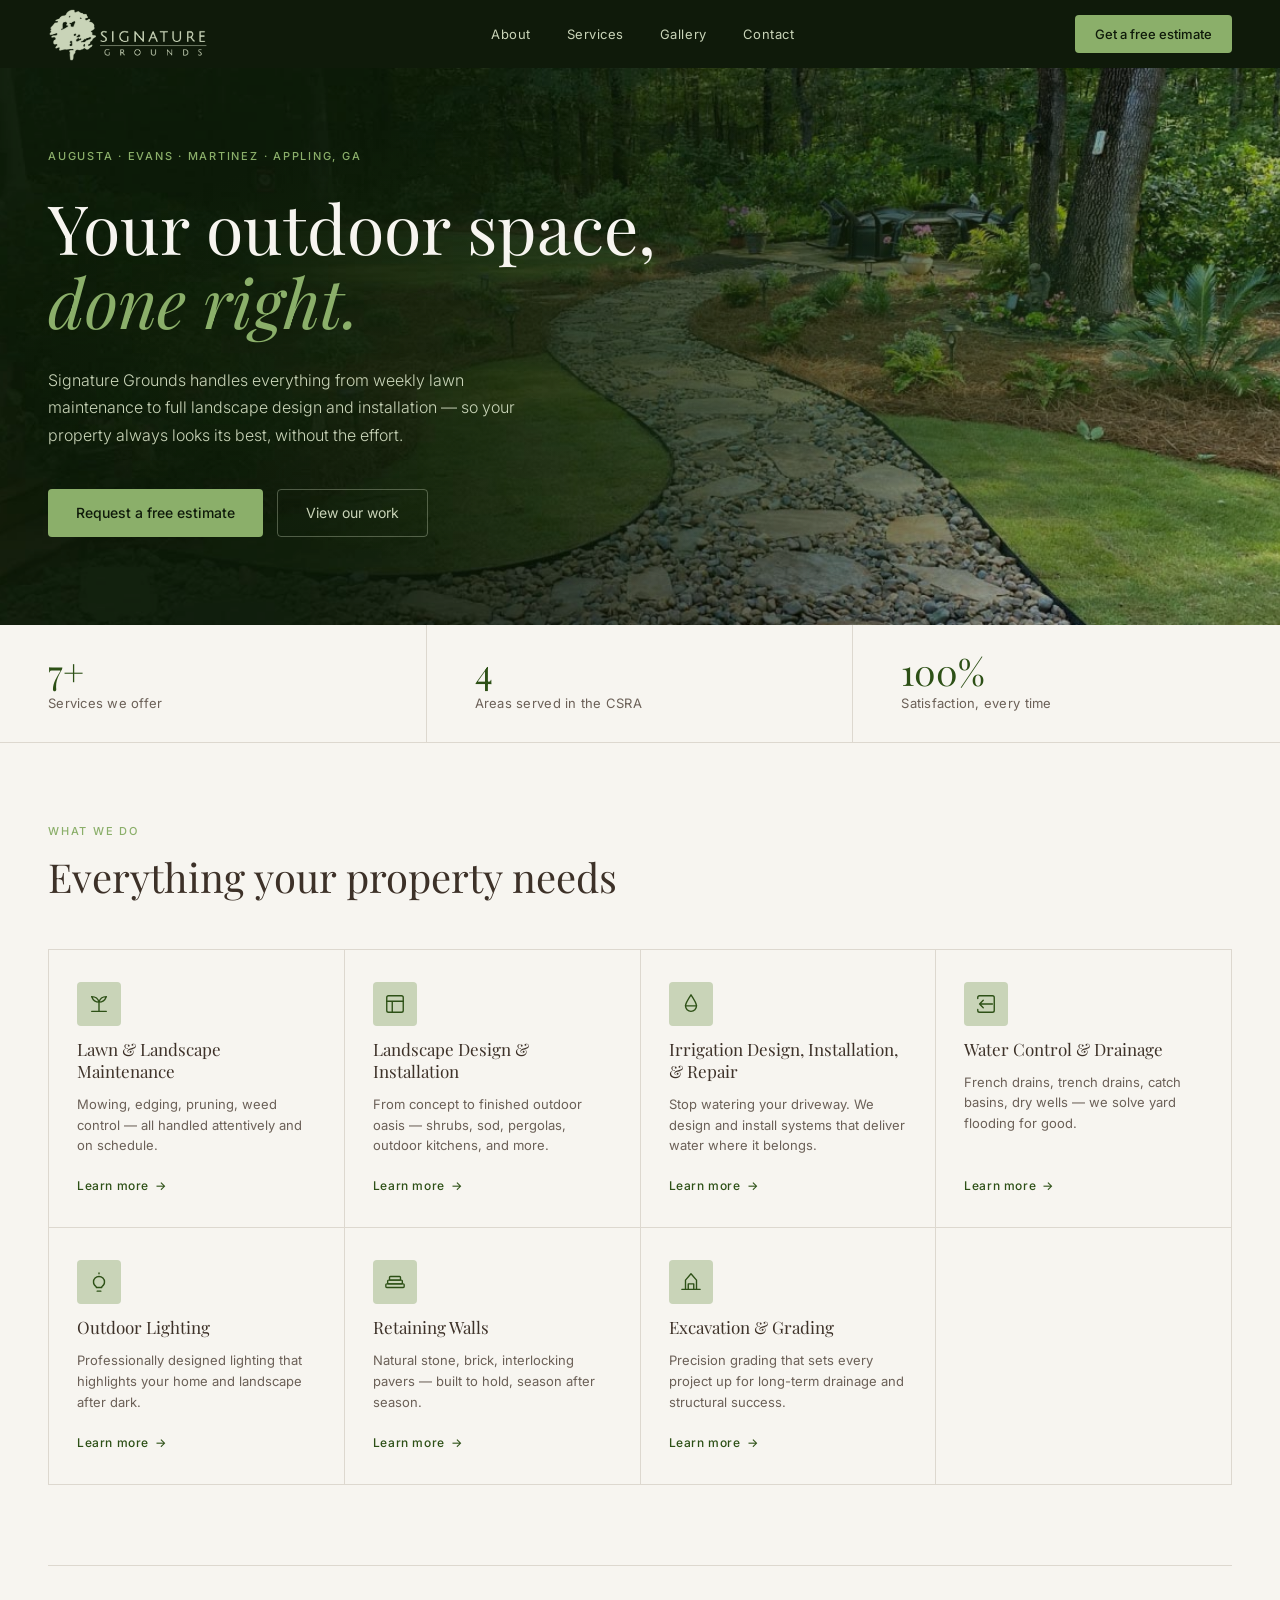
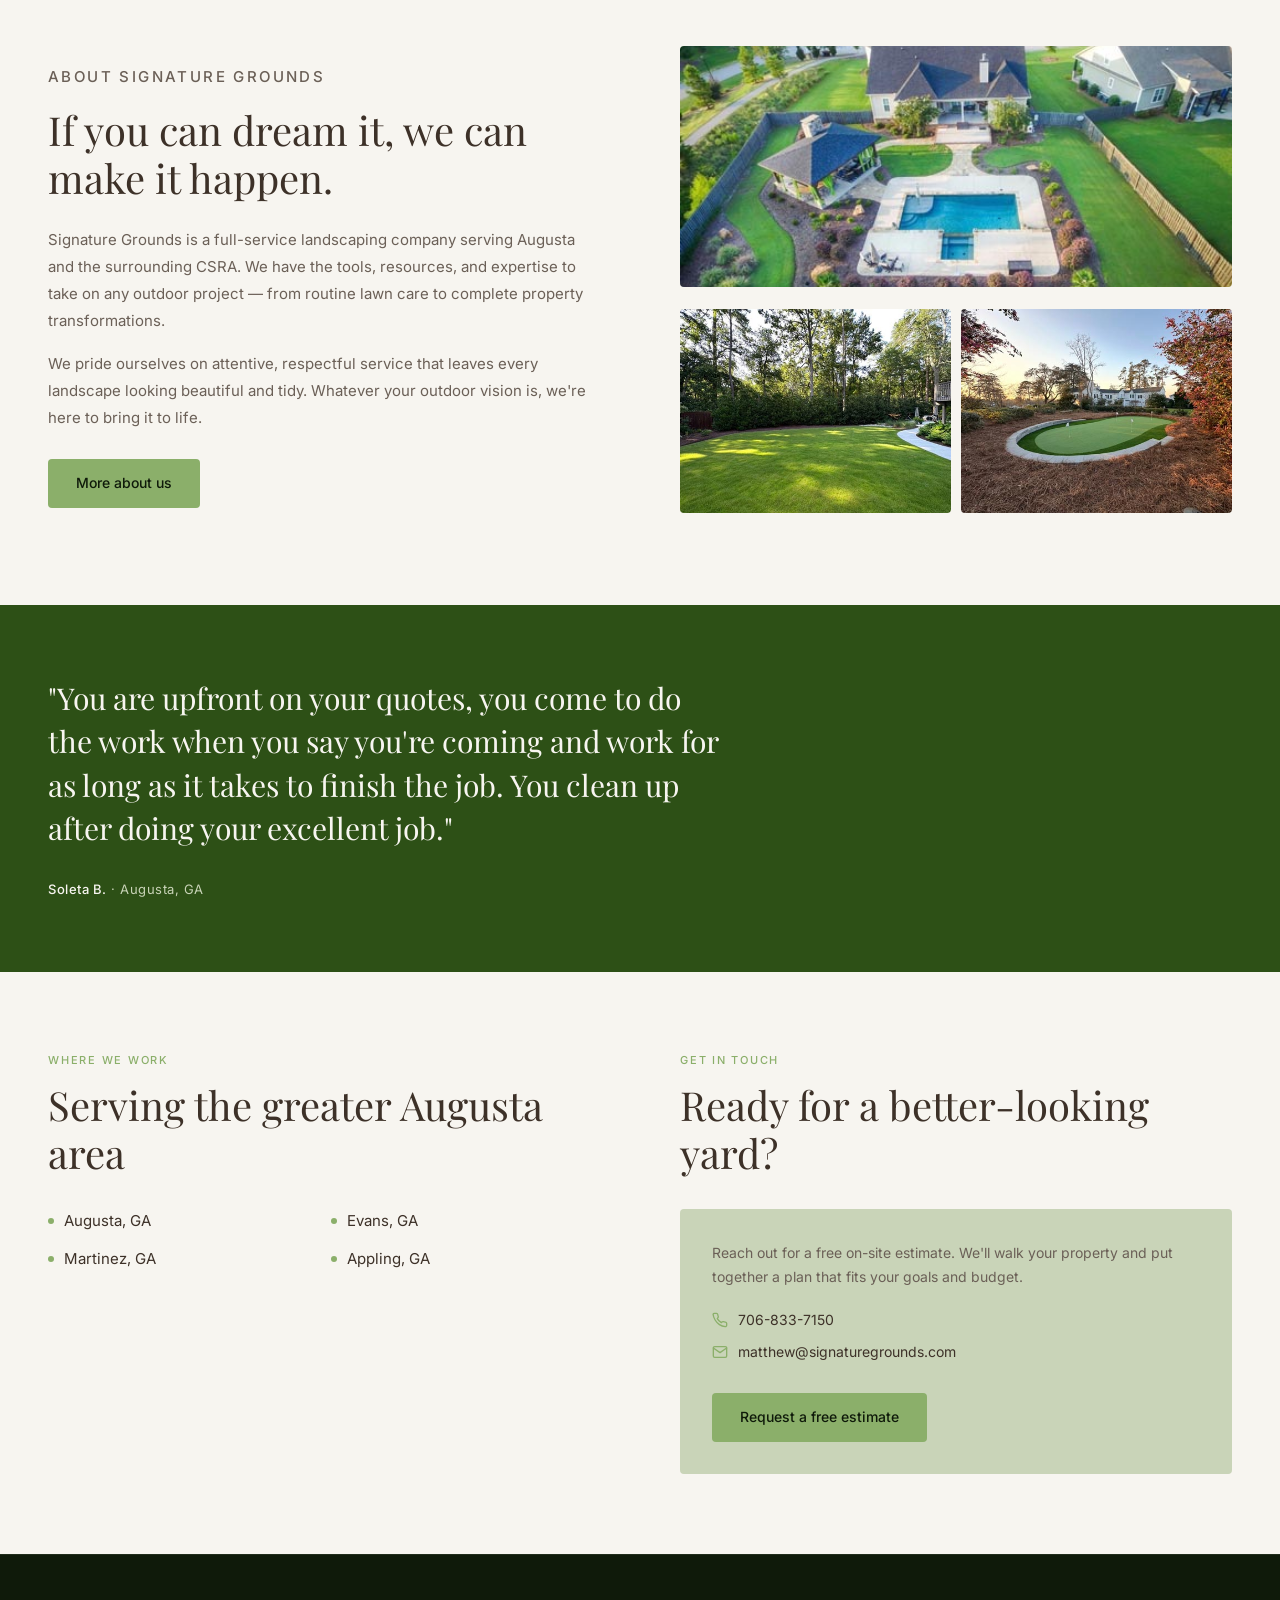
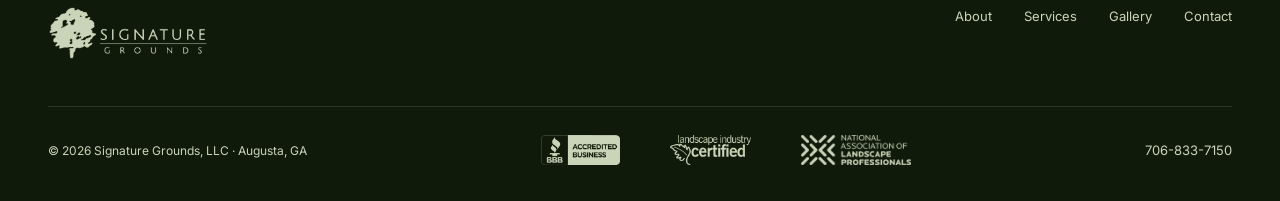
==== commit adb04c74: "Moved 'about' nav to first position; added physical address on contact page" ====
--- a/index.html
+++ b/index.html
@@ -28,9 +28,9 @@
   <nav class="nav" aria-label="Main navigation">
     <a href="index.html" class="nav-logo"><img src="images/logo.png" alt="Signature Grounds"></a>
     <ul class="nav-links">
+      <li><a href="about.html">About</a></li>
       <li><a href="services.html">Services</a></li>
       <li><a href="gallery.html">Gallery</a></li>
-      <li><a href="about.html">About</a></li>
       <li><a href="contact.html">Contact</a></li>
     </ul>
     <a href="contact.html" class="nav-cta">Get a free estimate</a>
@@ -218,14 +218,14 @@
     <div class="footer-top">
       <a href="index.html" class="footer-logo"><img src="images/logo.png" alt="Signature Grounds"></a>
       <ul class="footer-links">
+        <li><a href="about.html">About</a></li>
         <li><a href="services.html">Services</a></li>
         <li><a href="gallery.html">Gallery</a></li>
-        <li><a href="about.html">About</a></li>
         <li><a href="contact.html">Contact</a></li>
       </ul>
     </div>
     <div class="footer-bottom">
-      <p class="footer-copy">© <span id="copyright-year">2026</span> Signature Grounds, LLC · Augusta, GA</p>
+      <p class="footer-copy">&copy; <span id="copyright-year">2026</span> Signature Grounds, LLC · Augusta, GA</p>
       <div class="footer-badges">
         <a href="http://www.bbb.org" target="_blank"><img src="images/accreditations/bbb-logo.png" alt="BBB Accredited Business"></a>
         <a href="https://www.landscapeprofessionals.org" target="_blank"><img src="images/accreditations/landscape-industry-certified-logo.png" alt="Landscape Industry Certified"></a>
